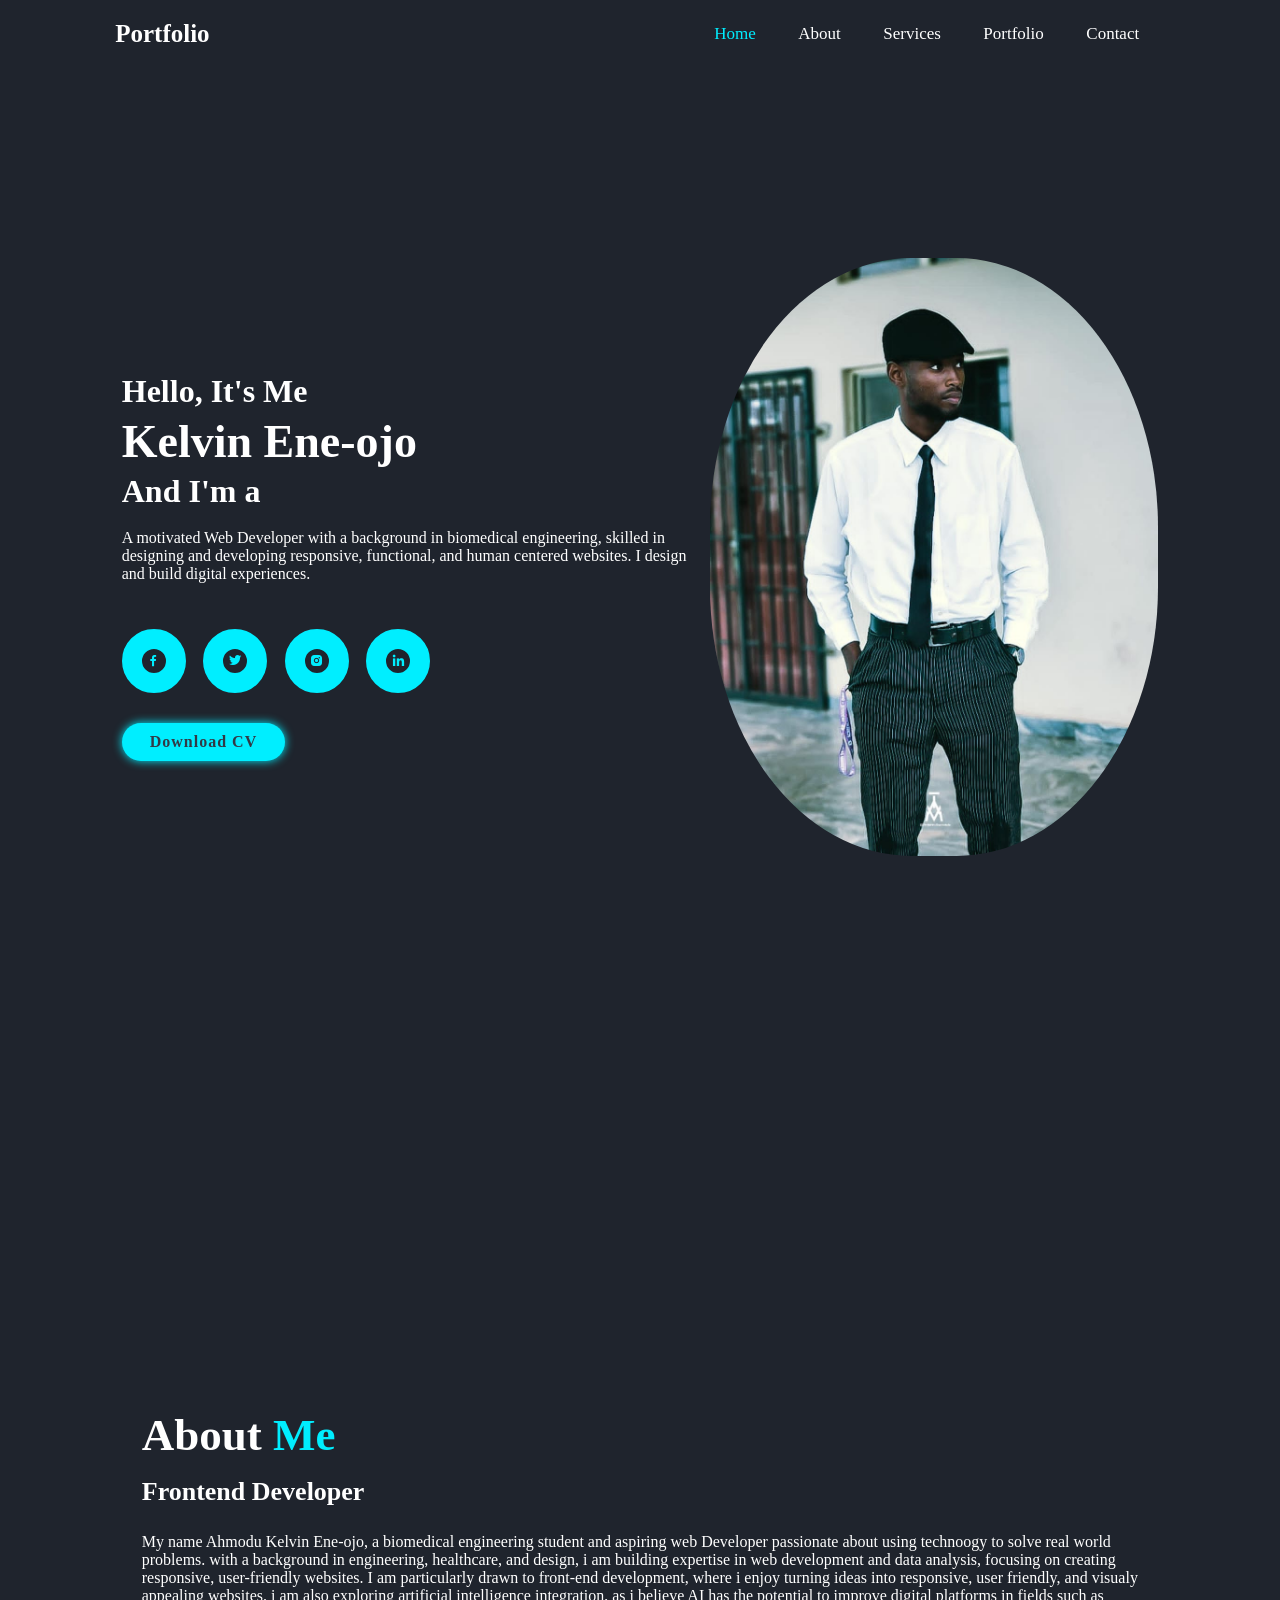
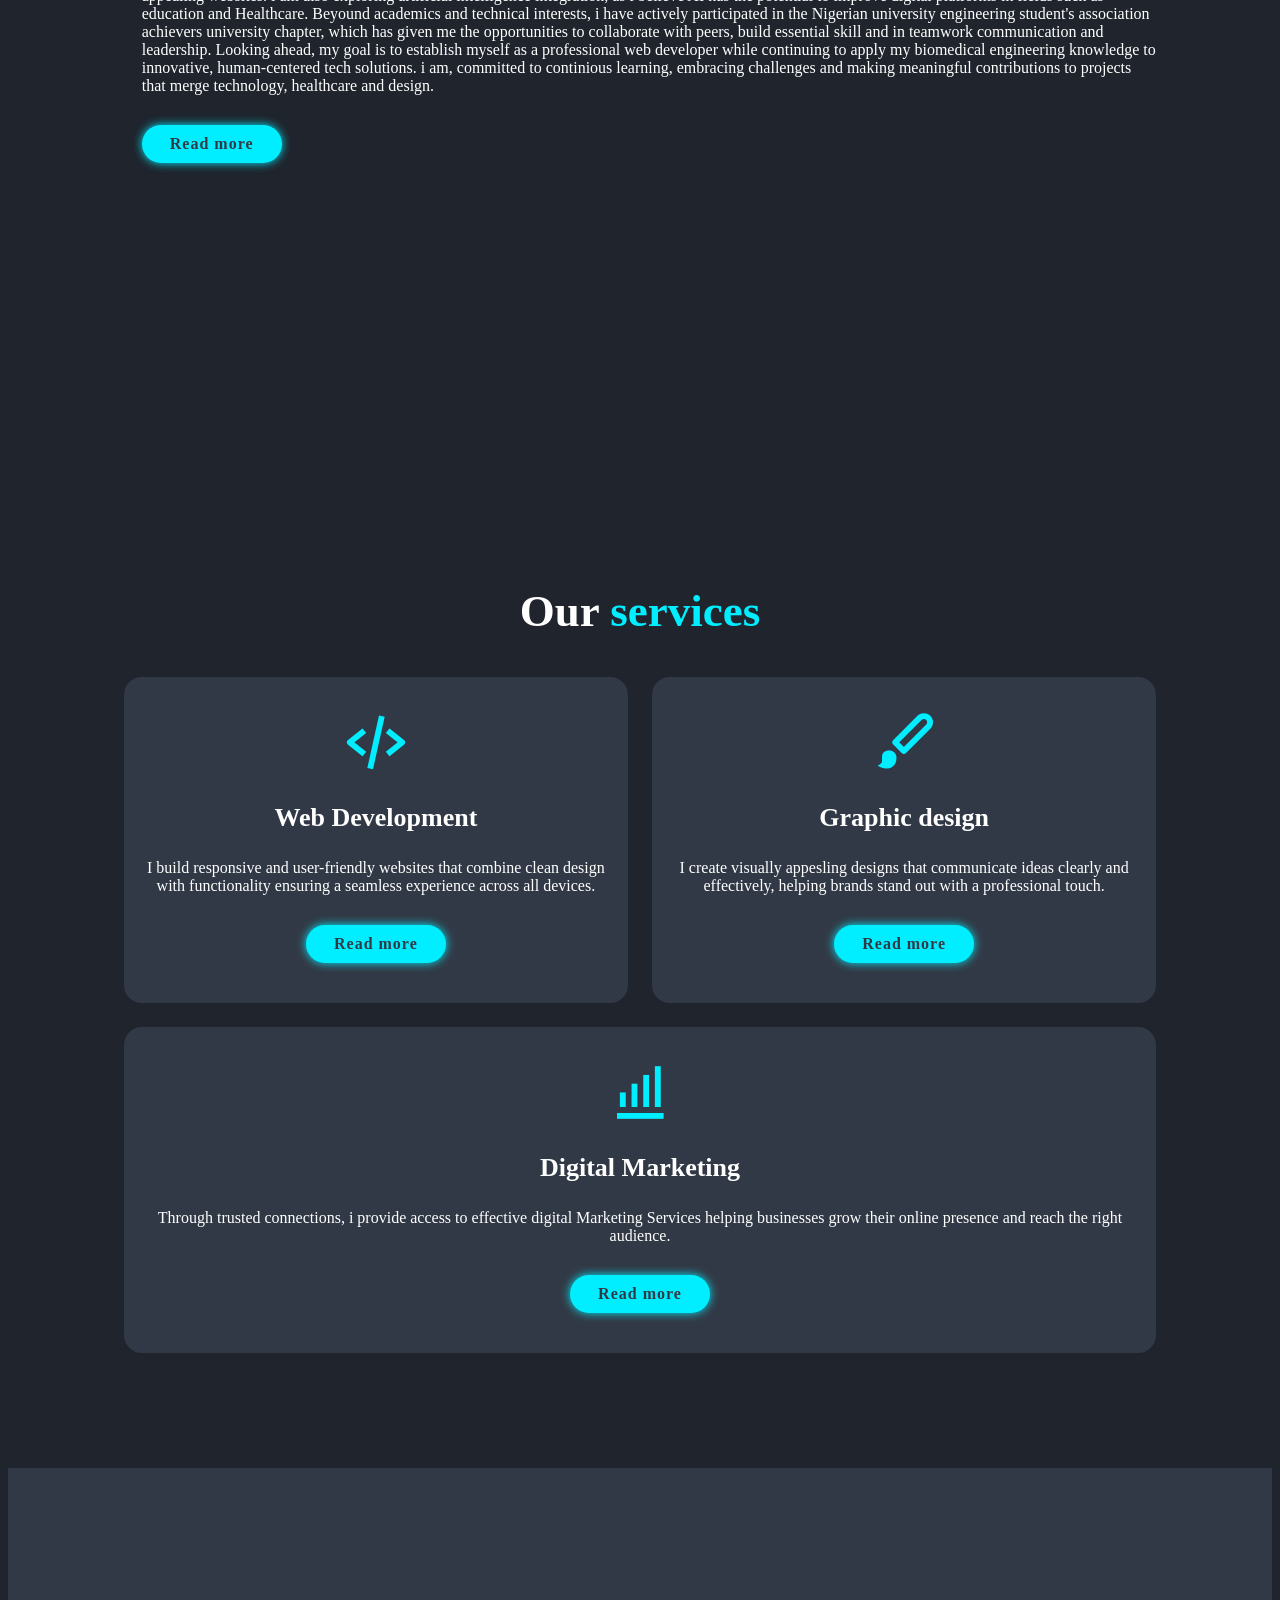
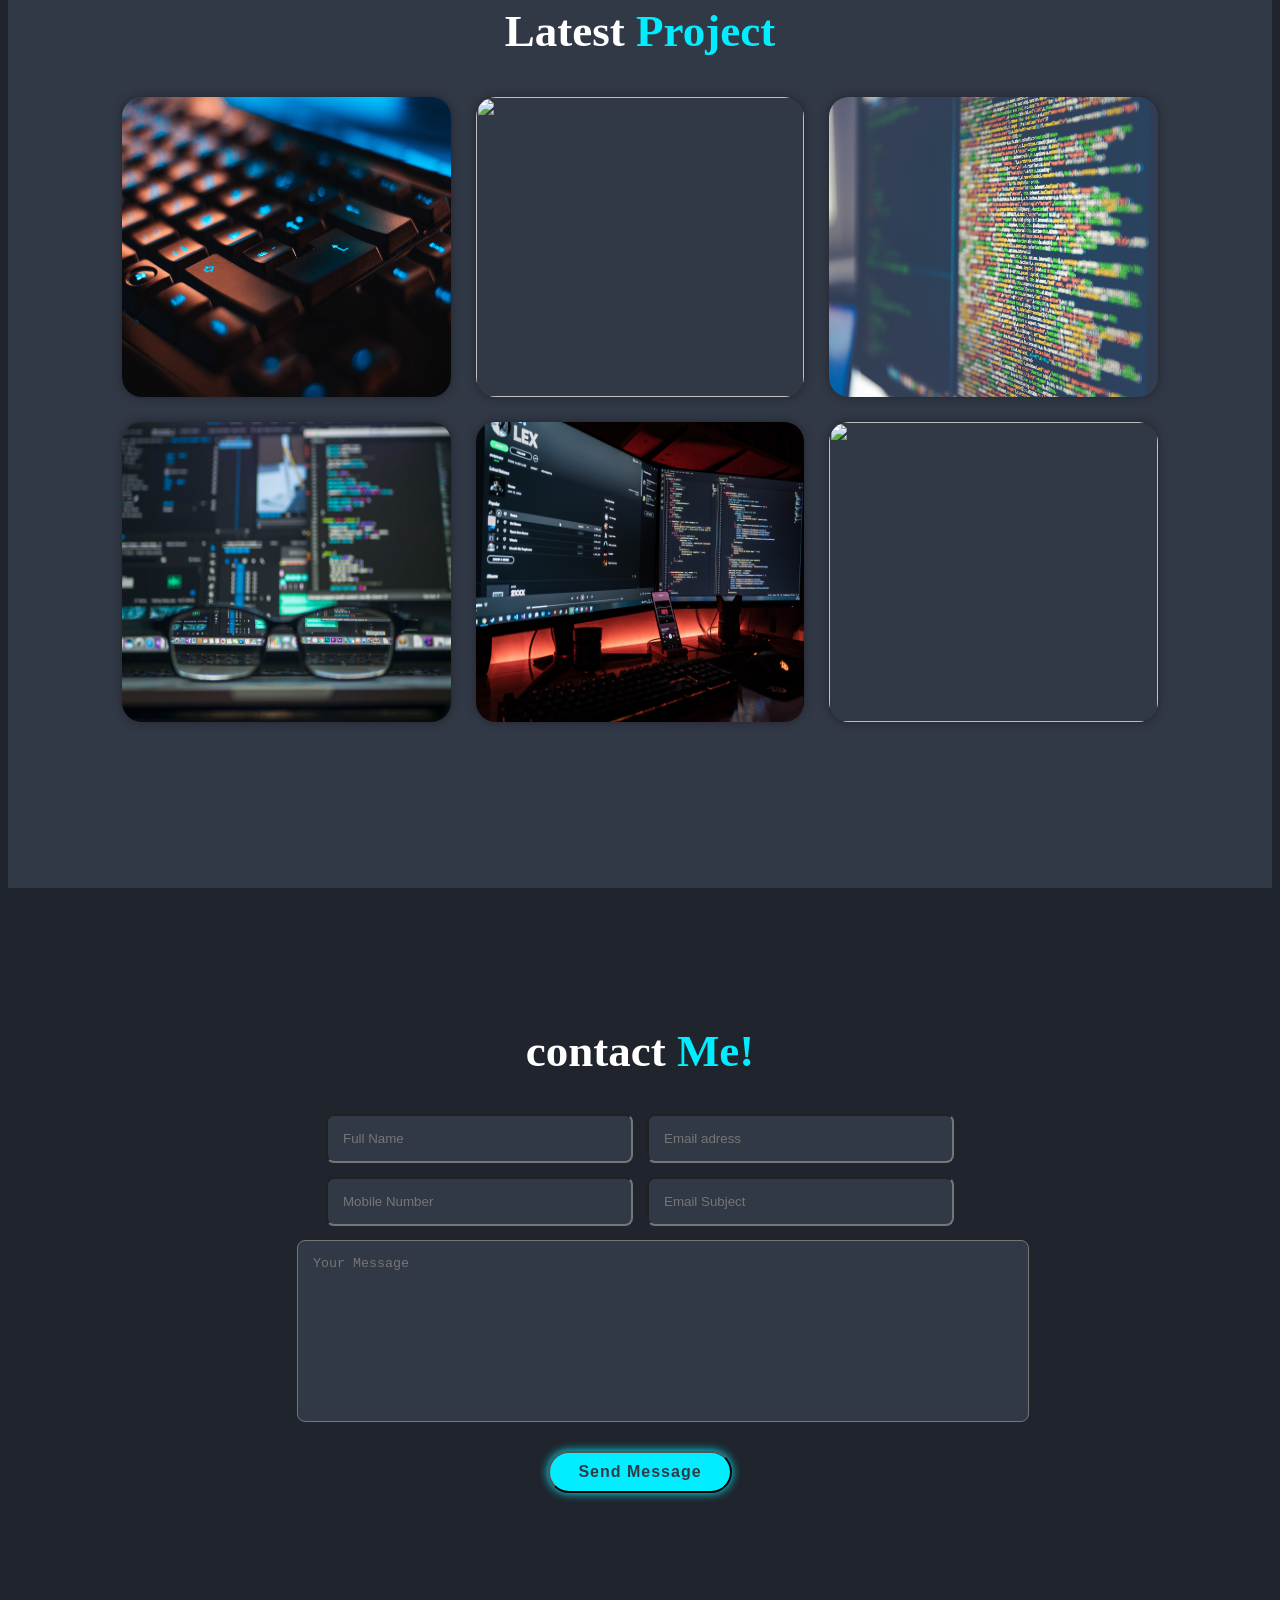
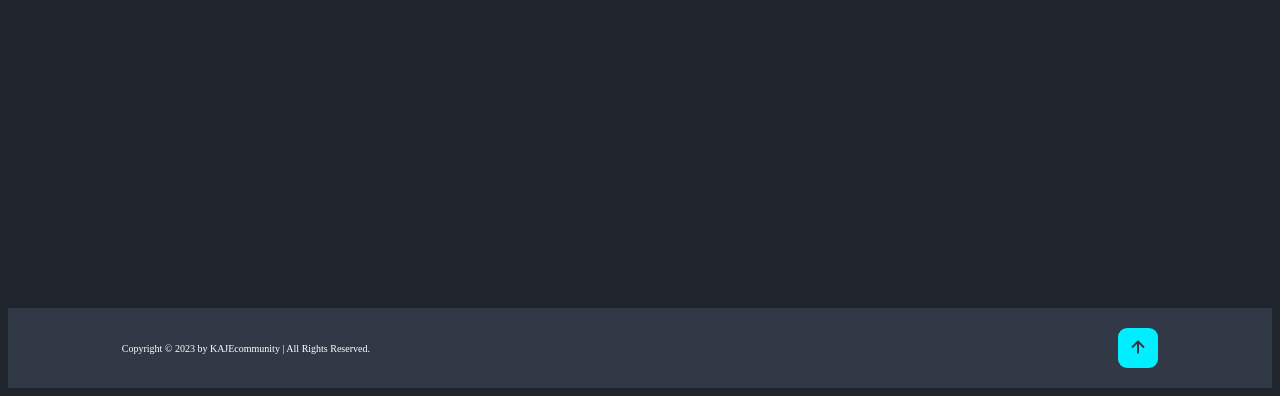
==== index.html @ c06d5d27 "Add files via upload" ====
<!DOCTYPE html>
<html lang="en">

<head>
    <meta charset="UTF-8">
    <meta http-equiv="X-UA-Compatible" content="IE=edge">
    <meta name="viewport" content="width=device-width, initial-scale=1.0">
    <title>Kelvin's portfolio</title>

    <!-- box icons -->
    <link href='https://unpkg.com/boxicons@2.1.4/css/boxicons.min.css' rel='stylesheet'>

    <!-- custom css -->
    <link rel="stylesheet" href="style.css">
</head>

<body>

    <!-- header design--> 
    <header class="header">
        <a href="#" class="logo">Portfolio</a>

        <i class='bx bx-menu' id="menu-icon"></i>

        <nav class="navbar">
            <a href="#home" class="active">Home</a>
            <a href="#about">About</a>
            <a href="#services">Services</a>
            <a href="#portfolio">Portfolio</a>
            <a href="#contact" id="ContactLink">Contact</a>
        </nav>
    </header>

    <!--home section design-->
    <section class="home" id="home">
        <div class="home-content">
            <h3>Hello, It's Me</h3>
            <h1>Kelvin Ene-ojo</h1>
            <h3>And I'm a  <span class="multiple-text"></span></h3>
            <p>A motivated Web Developer with a background in biomedical engineering, skilled in designing and developing responsive, functional, and human centered websites.
                I design and build digital experiences.</p>
            <div class="social-media">
                <a href="#"><i class='bx bxl-facebook' ></i></a>
                <a href="https://x.com/kelvinAhmodu?t=msxZ_wANCT_o27vYgzWfrA&s=09"><i class='bx bxl-twitter' ></i></a>
                <a href="#"><i class='bx bxl-instagram-alt' ></i></a>
                <a href="#"><i class='bx bxl-linkedin' ></i></a>
            </div>
            <a href="#" class="btn"> Download CV</a>
        </div> 

        <div class="home-img">
            <img src="images/home.jpg" alt="">
        </div>
    </section>

    <!-- about section design -->
    <section class="about" id="about">
        <div class="about-img">
            <img src="about.jpg" alt="">
        </div>

        <div class="about-content">
            <h2 class="heading">About <span>Me</span></h2>
            <h3>Frontend Developer</h3>
            <p>My name Ahmodu Kelvin Ene-ojo, a biomedical engineering student and aspiring web Developer
                passionate about using technoogy to solve real world problems. with a background in engineering, healthcare, and design,
                i am building expertise in web development and data analysis, focusing on creating responsive, user-friendly websites.
                I am particularly drawn to front-end development, where i enjoy turning ideas into responsive, user friendly, and visualy appealing websites.
                i am also exploring artificial intelligence integration, as i believe AI has the potential to improve digital platforms in fields such as
                education and Healthcare.
                Beyound academics and technical interests, i have actively participated in the Nigerian university engineering student's association 
                achievers university chapter, which has given me the opportunities to collaborate with peers, build essential skill and in teamwork
                communication and leadership.
                Looking ahead, my goal is to establish myself as a professional web developer while continuing to apply my biomedical engineering 
                knowledge to innovative, human-centered tech solutions. i am, committed to continious learning, embracing challenges and making meaningful
                contributions to projects that merge technology, healthcare and design.
            </p>
            <a href="#" class="btn">Read more</a>
        </div>
    </section>

    <!-- services section design -->
    <section src="services" id="services">
        <h2 class="heading">Our <span>services</span></h2>

        <div class="services-container">
            <div class="services-box">
                <i class='bx bx-code-alt'></i>
                <h3>Web Development</h3>
               <p>I build responsive and user-friendly websites that combine clean design with functionality
                ensuring a seamless experience across all devices.
               </p>
                <a href="#" class="btn">Read more</a> 
            </div>

            <div class="services-box">
                <i class='bx bxs-paint' ></i>
                <h3>Graphic design</h3>
               <p>I create visually appesling designs that communicate ideas clearly and effectively, 
                helping brands stand out with a professional touch.</p>
                <a href="#" class="btn">Read more</a> 
            </div>

            <div class="services-box">
                <i class='bx bx-bar-chart-alt'></i>
                <h3>Digital Marketing</h3>
               <p>Through trusted connections, i provide access to effective digital Marketing Services
                helping businesses grow their online presence and reach the right audience.
               </p>
                <a href="#" class="btn">Read more</a> 
            </div>
        </div>
    </section>

    <!--portfolio section design-->
    <section class="portfolio" id="portfolio">
        <h2 class="heading">Latest <span>Project</span></h2>

        <div class="portfolio-container">
            <div class="portfolio-box">
                <img src="images/portfolio 1.jpg" width="500px" height="300px" alt="">
                <div class="portfolio-layer">
                    <h4>Web design</h4>
                    <p> Project links coming soon! in the meantime, feel free to reach out for details.</p>
                    <a href="#"><i class='bx bx-link-external' ></i></a>
                </div>
            </div>

            <div class="portfolio-box">
                <img src="images/portfolio 6.jpg" width="500px" height="300px" alt="">
                <div class="portfolio-layer">
                    <h4>Graphics design</h4>
                    <p> Project links coming soon! in the meantime, feel free to reach out for details..</p>
                    <a href="#"><i class='bx bx-link-external' ></i></i></a>
                </div>
            </div>

            <div class="portfolio-box">
                <img src="images/portfolio 5.jpg" width="500px" height="300px" alt="">
                <div class="portfolio-layer">
                    <h4>Web design</h4>
                    <p> Project links coming soon! in the meantime, feel free to reach out for details.</p>
                    <a href="#"><i class='bx bx-link-external' ></i></a>
                </div>
            </div>

            <div class="portfolio-box">
                <img src="images/portfolio 4.jpg" width="500px" height="300px" alt="">
                <div class="portfolio-layer">
                    <h4>Web design</h4>
                    <p> Project links coming soon! in the meantime, feel free to reach out for details.</p>
                    <a href="#"><i class='bx bx-link-external'></i></a>
                </div>
            </div>

            <div class="portfolio-box">
                <img src="images/portfolio 3.jpg" width="500px" height="300px" alt="">
                <div class="portfolio-layer">
                    <h4>Web design</h4>
                    <p> Project links coming soon! in the meantime, feel free to reach out for details..</p>
                    <a href="#"><i class='bx bx-link-external'></i></a>
                </div>
            </div>

            <div class="portfolio-box">
                <img src="images/portfolio 2.jpg" width="500px" height="300px" alt="">
                <div class="portfolio-layer">
                    <h4>Web design</h4>
                    <p> Project links coming soon! in the meantime, feel free to reach out for details.</p>
                    <a href="#"><i class='bx bx-link-external'></i></a>
                </div>
            </div>
        </div>
    </section>

    <!--contact section design-->
    <section class="contact" id="contact">
        <h2 class="heading">contact <span>Me!</span></h2>

        <form action="https://formspree.io/f/mnnbrbag" method="POST">
            <div class="input-box">
                <input type="text" name="name" placeholder="Full Name" required>
                <input type="email" name="email" placeholder="Email adress" required>
            </div>
            <div class="input-box">
                <input type="number" name="number" placeholder="Mobile Number" required>
                <input type="text" name="message" placeholder="Email Subject" required>
            </div>
            <textarea name="" id="" cols="30" rows="10" name="message" placeholder="Your Message" required></textarea>
            <input type="submit" value="Send Message" class="btn">
        </form>
    </section>

    <!-- footer design-->
    <footer class="footer">
        <div class="footer-text">
            <p>Copyright &copy; 2023 by KAJEcommunity | All Rights Reserved.</p>
        </div>

        <div class="footer-iconTop">
            <a href="#home"><i class='bx bx-up-arrow-alt'></i></a>
        </div>       
    </footer>


    <!-- scroll reveal -->
    <script src="https://unpkg.com/scrollreveal"></script>

    <!-- typed.js library script -->
    <script src="https://cdn.jsdelivr.net/npm/typed.js@2.0.12"></script>

    <!-- custom js -->
    <script src="script.js"></script>
</body>

</html>
---- style.css ----
.body {
    margin: 0;
    padding: 0;
    box-sizing: border-box;
    text-decoration: none;
    border: none;
    outline: none;
    scroll-behavior: smooth;
    font-family: 'Poppins', sans-serif;
}

a {
    text-decoration: none;
}

:root {
    --bg-color: #1f242d;
    --second-bg-color: #323946;
    --text-color: #fff;
    --main-color: #0ef;
}

html {
    font-size: 62.5%;
    overflow-x: hidden;
}

body {
    background: var(--bg-color);
    color: var(--text-color);
}

section{
    min-height: 100vh;
    padding: 10rem 9% 2rem;
}

.header {
    position: fixed;
    top: 0;
    left: 0;
    width: 80%;
    padding: 2rem 9%;
    background: var(--bg-color);
    display: flex;
    justify-content: space-between;
    align-items: center;
    z-index: 100;
}

.header.sticky{
    border-bottom: .1rem solid rgba(0, 0, 0, .2);
}

.logo {
    font-size: 2.5rem;
    color: var(--text-color);
    font-weight: 600;
    cursor: default;
}

.navbar a {
    font-size: 1.7rem;
    color: var(--text-color);
    margin-left: 4rem;
    transition: .3s;
}

.navbar a:hover,
.navbar a.active {
    color: var(--main-color);
}

#menu-icon {
    font-size: 3.6rem;
    color: var(--text-color);
    display: none;
}

.home {
    display: flex;
    justify-content: center;
    align-items: center;
}

.home-img img {
    width: 35vw;
    animation: floatImage 4s ease-in-out infinite;
    border-radius: 45%;
}

@keyframes floatImage {
    0% {
        transform: translateY(0);
    }
    50% {
        transform: translateY(-2.4rem);
    }
    100% {
        transform: translateY(0);
    }
}

.home-content h3{
    font-size: 3.2rem;
    font-weight: 700;
    line-height: 0.3;
}

.home-content h3:nth-last-of-type(2) {
    margin-bottom: 2rem;
}

span {
    color: var(--main-color);
}

.home-content h1{
    font-size: 4.6rem;
    font-weight: 700;
    line-height: 0.3;
}

.home-content p {
    font-size: 1.6rem;
}

.social-media a {
    display: inline-flex;
    justify-content: center;
    align-items: center;
    width: 2.4rem;
    height: 2.4rem;
    background: transparent;
    border: 2rem solid var(--main-color);
    border-radius: 50%;
    font-size: 1.5rem;
    color: var(--main-color);
    margin: 3rem 1.5rem 3rem 0;
    transition: .5s ease;
}

.social-media a:hover {
    background: var(--main-color);
    color: var(--second-bg-color);
    box-shadow: 0 0 1rem var(--main-color);
}

.btn {
    display: inline-block;
    padding: 1rem 2.8rem;
    background: var(--main-color);
    border-radius: 4rem;
    box-shadow: 0 0 1rem var(--main-color);
    font-size: 1.6rem;
    color: var(--second-bg-color);
    letter-spacing: 0.1rem;
    font-weight: 600;
    transition: .5s ease;
}

.btn:hover {
    box-shadow: none;
}

.about {
    display: flex;
    justify-content: center;
    align-items: center;
    gap: 2rem;
    background-image: var(--second-bg-color);
}

.about-img img {
    width: 35vw;
}    


.heading {
    text-align: center;
    font-size: 4.5rem;
}

.about-content h2 {
    text-align: left;
    line-height: 0.2;
}

.about-content h3 {
    font-size: 2.6rem;
}

.about-content p {
    font-size: 1.6rem;
    margin: 2rem 0 3rem;
}

.services h2 {
    margin-bottom: 5rem;
}

.services-container {
    display: flex;
    justify-content: center;
    align-items: center;
    flex-wrap: wrap;
    gap: 2rem;
}

.services-container .services-box {
    flex: 1 1 30rem;
    background: var(--second-bg-color);
    padding: 3rem 2rem 4rem;
    border-radius: 2rem;
    text-align: center;
    border: .2rem solid var(--bg-color);
    transition: .5s ease;
}

.services-container .services-box:hover {
    border-color: var(--main-color);
    transform: scale(1.02);
}

.services-box i {
    font-size: 7rem;
    color: var(--main-color)
}

.services-box h3 {
    font-size: 2.6rem;
}

.services-box p {
    font-size: 1.6rem;
    margin: 1rem 0 3rem;
}

.portfolio {
    background: var(--second-bg-color);
}

.portfolio h2 {
    margin-bottom: 4rem;
}

.portfolio-container {
    display: grid;
    grid-template-columns: repeat(3, 1fr);
    align-items: center;
    gap: 2.5rem;
}

.portfolio-container .portfolio-box {
    position: relative;
    border-radius: 2rem;
    box-shadow: 0 0 1rem var(--bg-color);
    overflow: hidden;
    display: flex;
}

.portfolio-box img {
    width: 100%;
    transition: .5sease;
}

.portfolio-box:hover img {
    transform: scale(1.1);
}

.portfolio-box .portfolio-layer {
    position: absolute;
    bottom: 0;
    left: 0;
    width: 100%;
    height: 100%;
    background: linear-gradient(rgba(0, 0, 0, .1), var(--main-color));
    display:flex;
    justify-content: center;
    align-items: center;
    flex-direction: column;
    padding: 0.4rem;
    transform: translateY(100%);
    transition: .5s ease;
}

.portfolio-box:hover .portfolio-layer {
    transform: translateY(0);
}

.portfolio-layer h4 {
    font-size: 3rem;
}

.portfolio-layer p {
    font-size: 1.6rem;
    margin: .3rem 0 1rem;
}

.portfolio-layer a {
    display: inline-flex;
    justify-content: center;
    align-items: center;
    width: 5rem;
    height: 5rem;
    background: var(--text-color);
    border-radius: 50%;
}

.portfolio-layer a i{
    font-size: 2rem;
    color: var(--second-bg-color);
}

.contact h2 {
    margin-bottom: 3rem;
}

.contact form {
    max-width: 70rem;
    margin: 1rem auto;
    text-align: center;
    margin-bottom: 3rem;
}

.contact form .input-box {
    display: flex;
    justify-content: center;
    flex-wrap: wrap;
}

.contact form .input-box input,
.contact form textarea {
    width: 100%;
    padding: 1.5rem;
    font-size: 1-6rem;
    color: var(--text-color);
    background: var(--second-bg-color);
    border-radius: .8rem;
    margin: .7rem;
}

.contact form .input-box input {
    width: 39%;
}

.contact form textarea {
    resize: none;
}

.contact form .btn {
    margin-top: 2rem;
    cursor: pointer;
}

.footer {
    display: flex;
    justify-content: space-between;
    align-items: center;
    flex-wrap: wrap;
    padding: 2rem 9%;
    background: var(--second-bg-color);
}

.footer-text p {
    font-size: 1-6rem;
}

.footer-iconTop a {
    display: inline-flex;
    justify-content: center;
    align-items: center;
    padding: .8rem;
    background: var(--main-color);
    border-radius: .9rem;
    transition: .5s ease;
}

.footer-iconTop a:hover {
    box-shadow: 0 0 1rem var(--main-color);
}

.footer-iconTop a i {
    font-size: 2.4rem;
    color: var(--second-bg-color);
}


/* BREAKPOINTS */
@media (max-width: 1200px) {
    html {
        font-size: 55%;
    }
}

@media (max-width: 991px) {
    .header {
        padding: 2rem 3%;
    }

    section {
        padding: 10rem 3% 2rem;
    }

    .services {
        padding-bottom: 7rem;
    }

    .portfolio {
        padding-bottom: 7rem;
    }

    .contact {
        min-height: auto;
    }

    .footer {
        padding: 2rem 3%;
    }
}

@media (max-width: 768px) {
    #menu-icon {
        display: block;
    }

    .navbar {
        position: absolute;
        top: 100%;
        left: 0;
        width:100%;
        padding: 1rem 3%;
        background: var(--bg-color);
        border-top: .1rem solid rgba(0, 0, 0, .2);
        box-shadow: 0 .5rem 1rem rgba(0, 0, 0, .2);
        display: none;
    }

    .navbar.active {
        display: block;
    }

    .navbar a {
        display: block;
        font-size: 2rem;
        margin: 3rem 0;
    }

    .home {
        flex-direction: column;
    }

    .home-content h3 {
        font-size: 2.6rem;
    }

    .home-content h1 {
        font-size: 5rem;
    }

    .home-img img {
        width: 70vw;
        margin-top: 4rem;
        max-width: 400px;
        height: auto;
    }

    .about {
        flex-direction: column-reverse;
    }

    .about img {
        width: 70vw;
        margin-top: 4rem;
    }

    .services h2 {
        margin-bottom: 3rem;
    }

    .portfolio h2 {
        margin-bottom: 3rem;
    }

    .portfolio-container {
        grid-template-columns: repeat(2,1fr);
    }
}

@media (max-width: 617px) {
    .portfolio-container {
        grid-template-columns: 1fr;
    }
}

@media (max-width: 450px) {
    html {
        font-size: 50%;
    }
    
    .contact form .input-box input {
        width: 100%;
    }
}

@media (max-width: 365px) {
    .home-img img {
        width: 90vw;
    }

    .about-img img{
        width: 90vw;
    }

    .footer {
        flex-direction: column-reverse;
    }

    .footer p {
        text-align: center;
        margin-top: 2rem;
    }
}
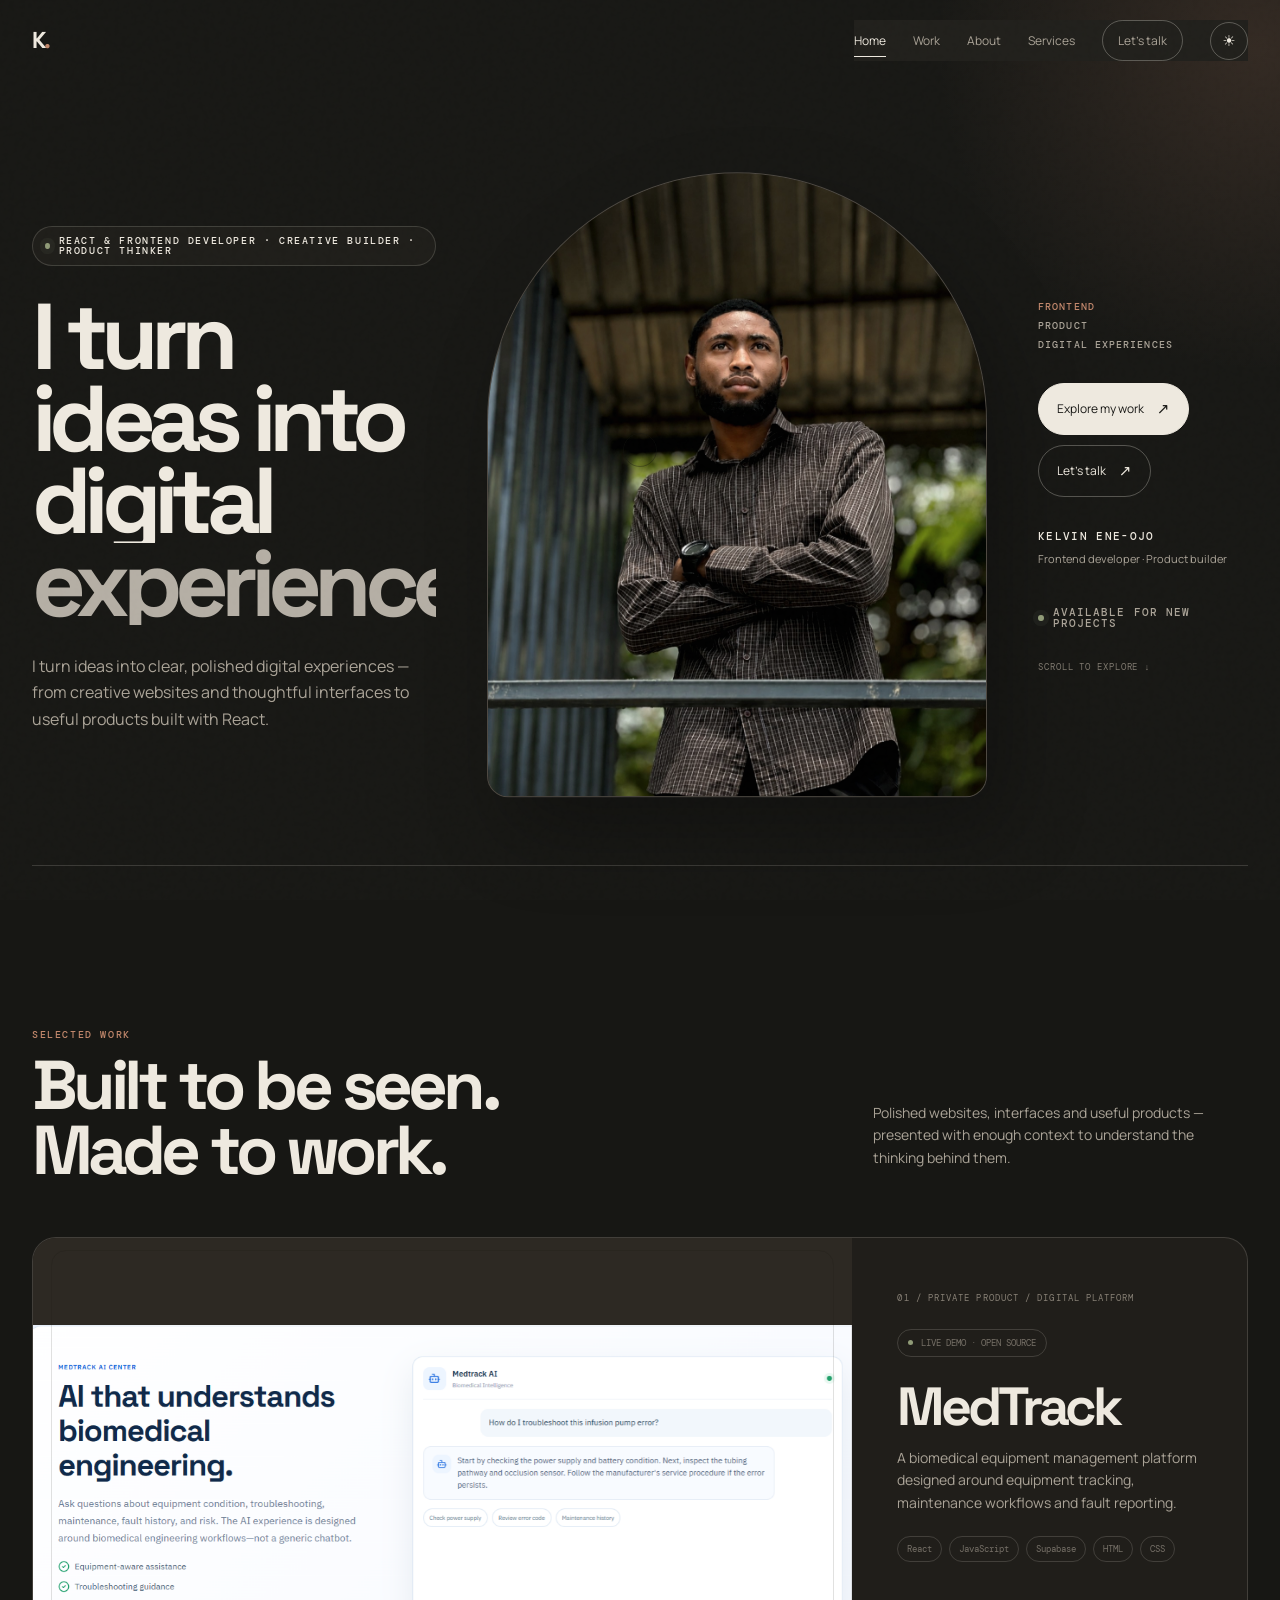
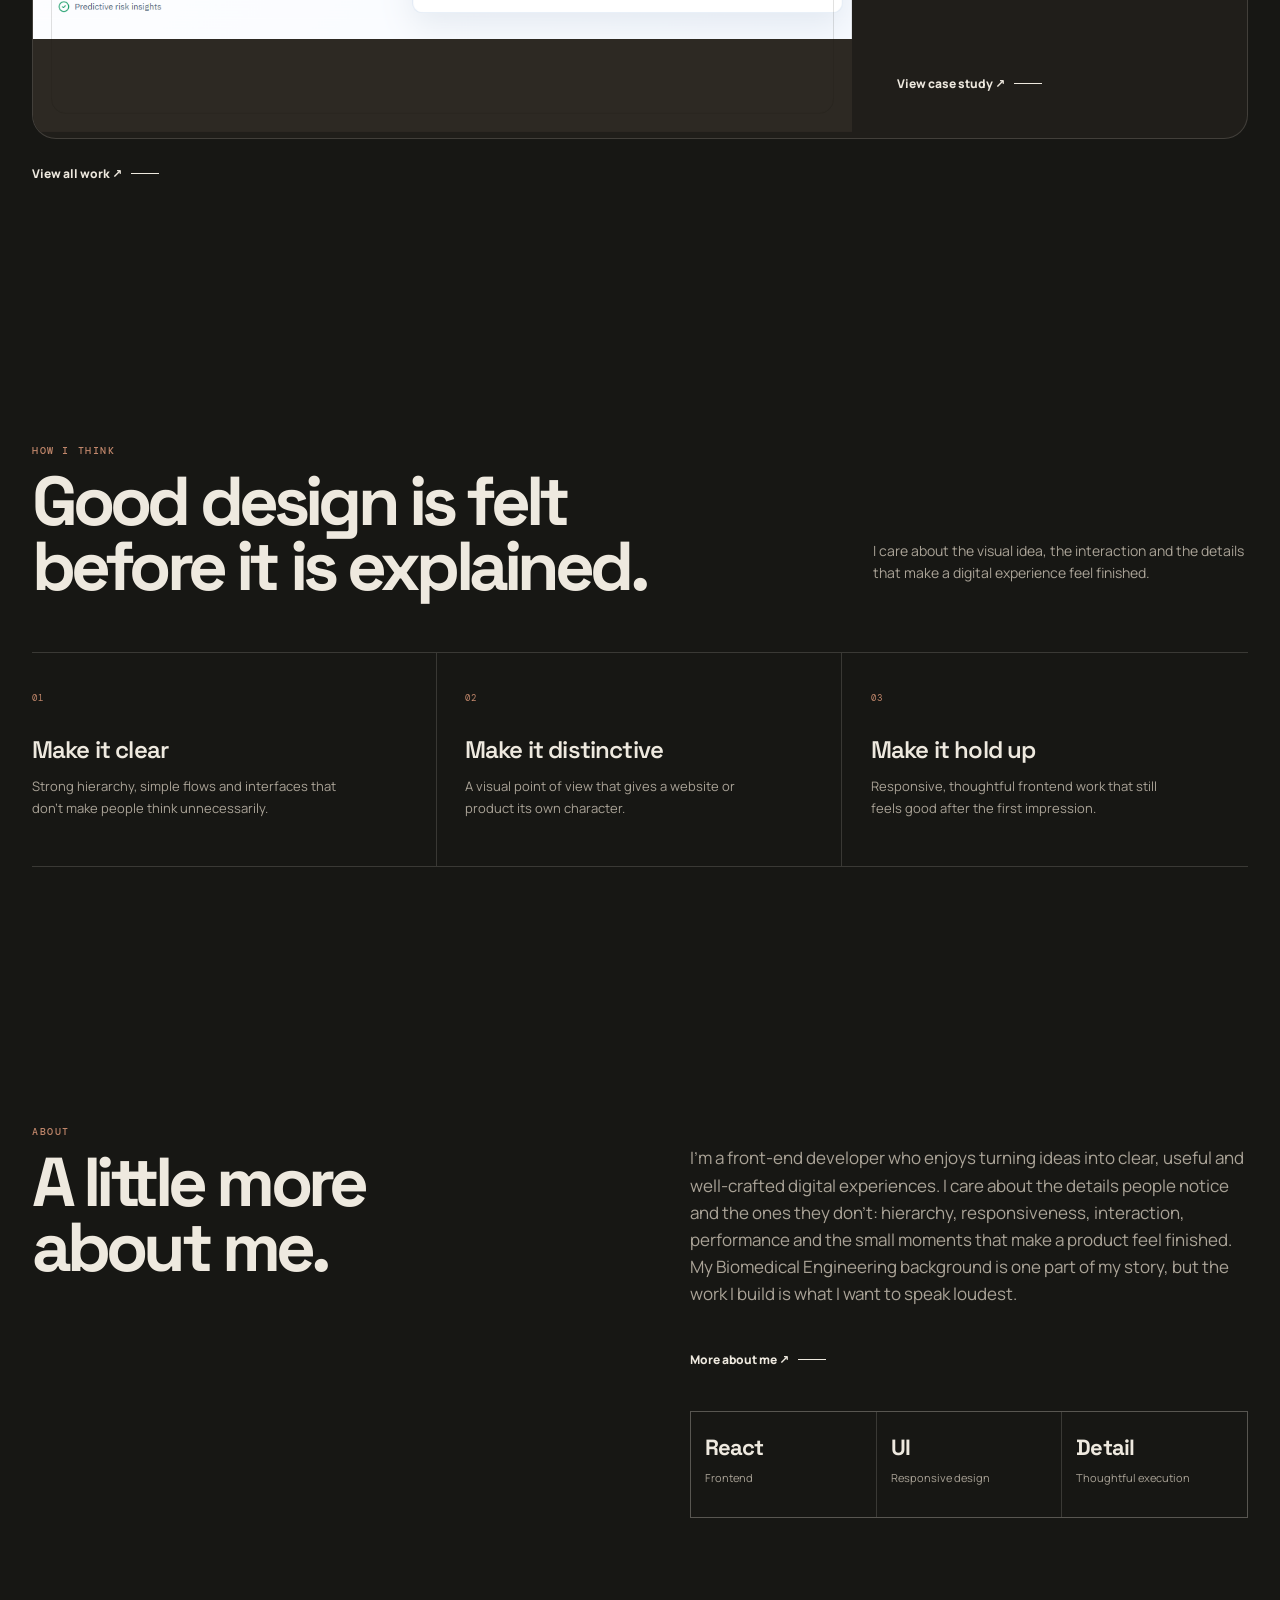
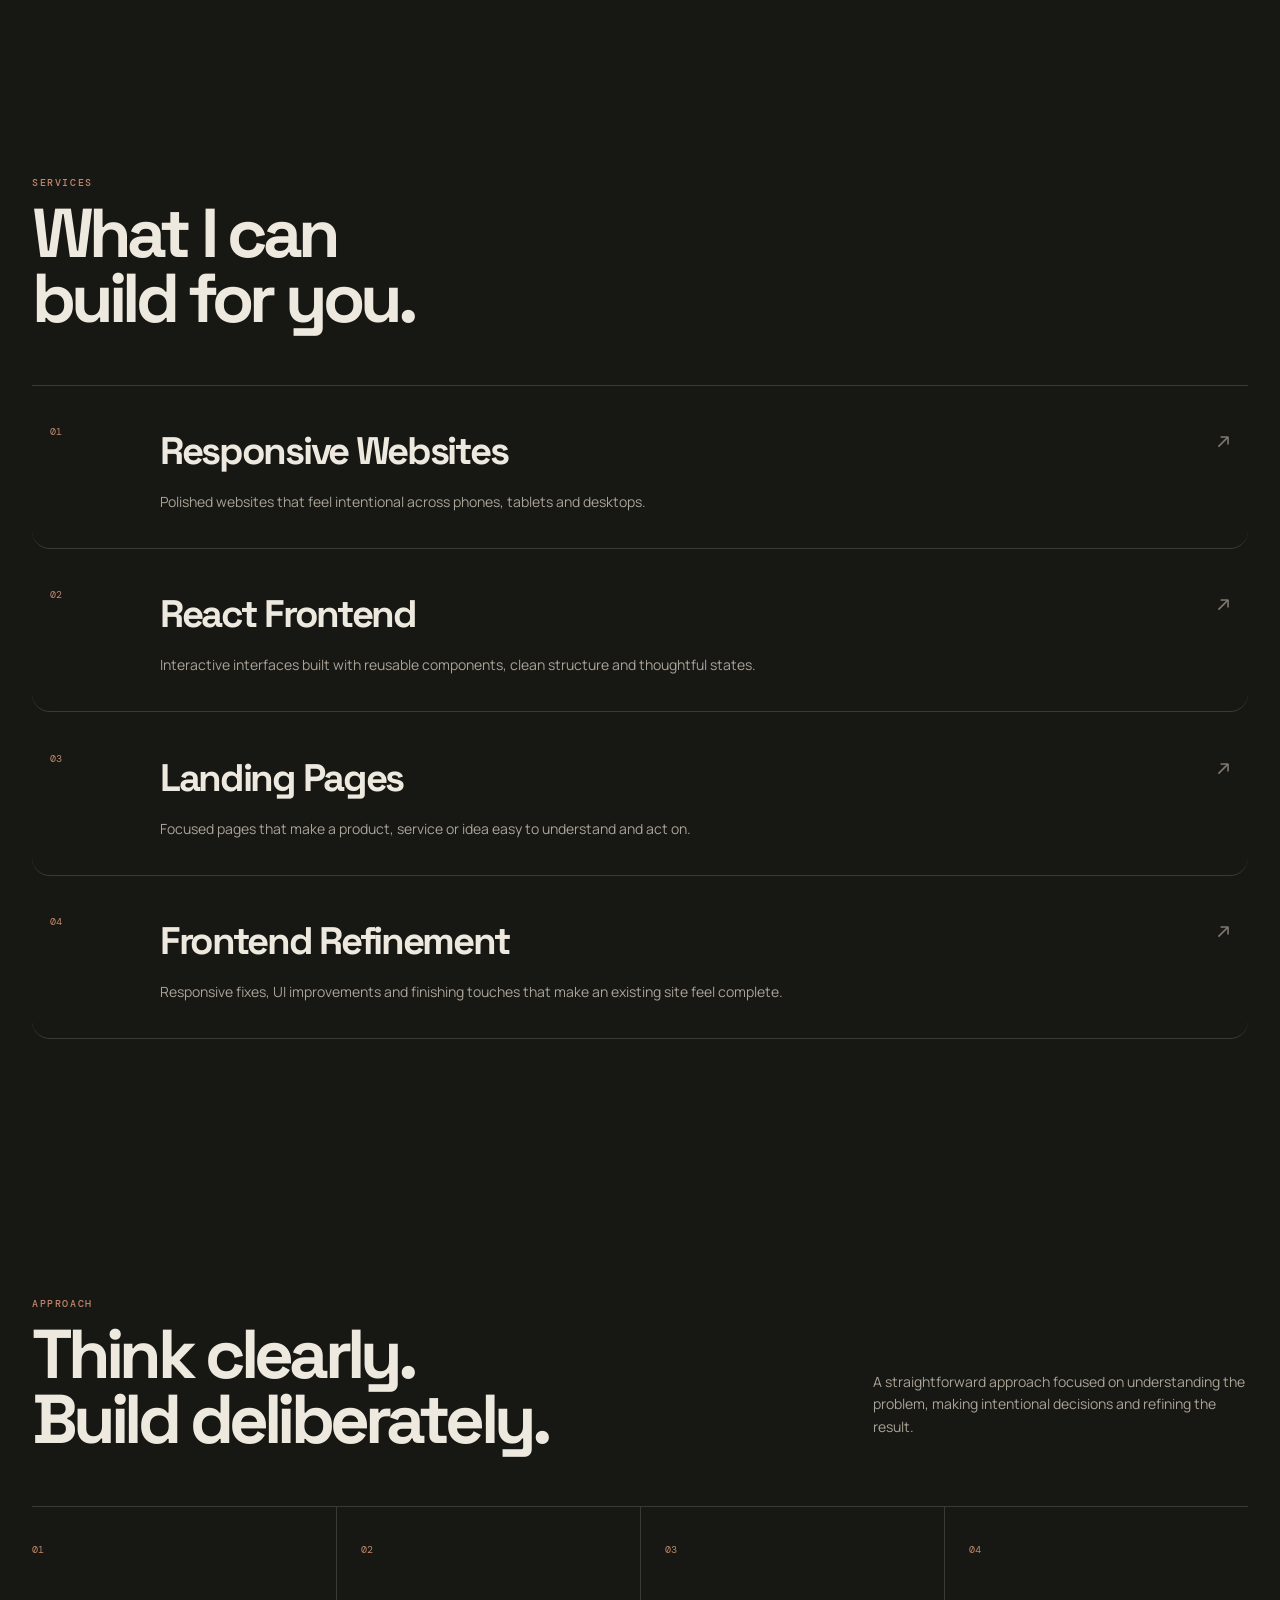
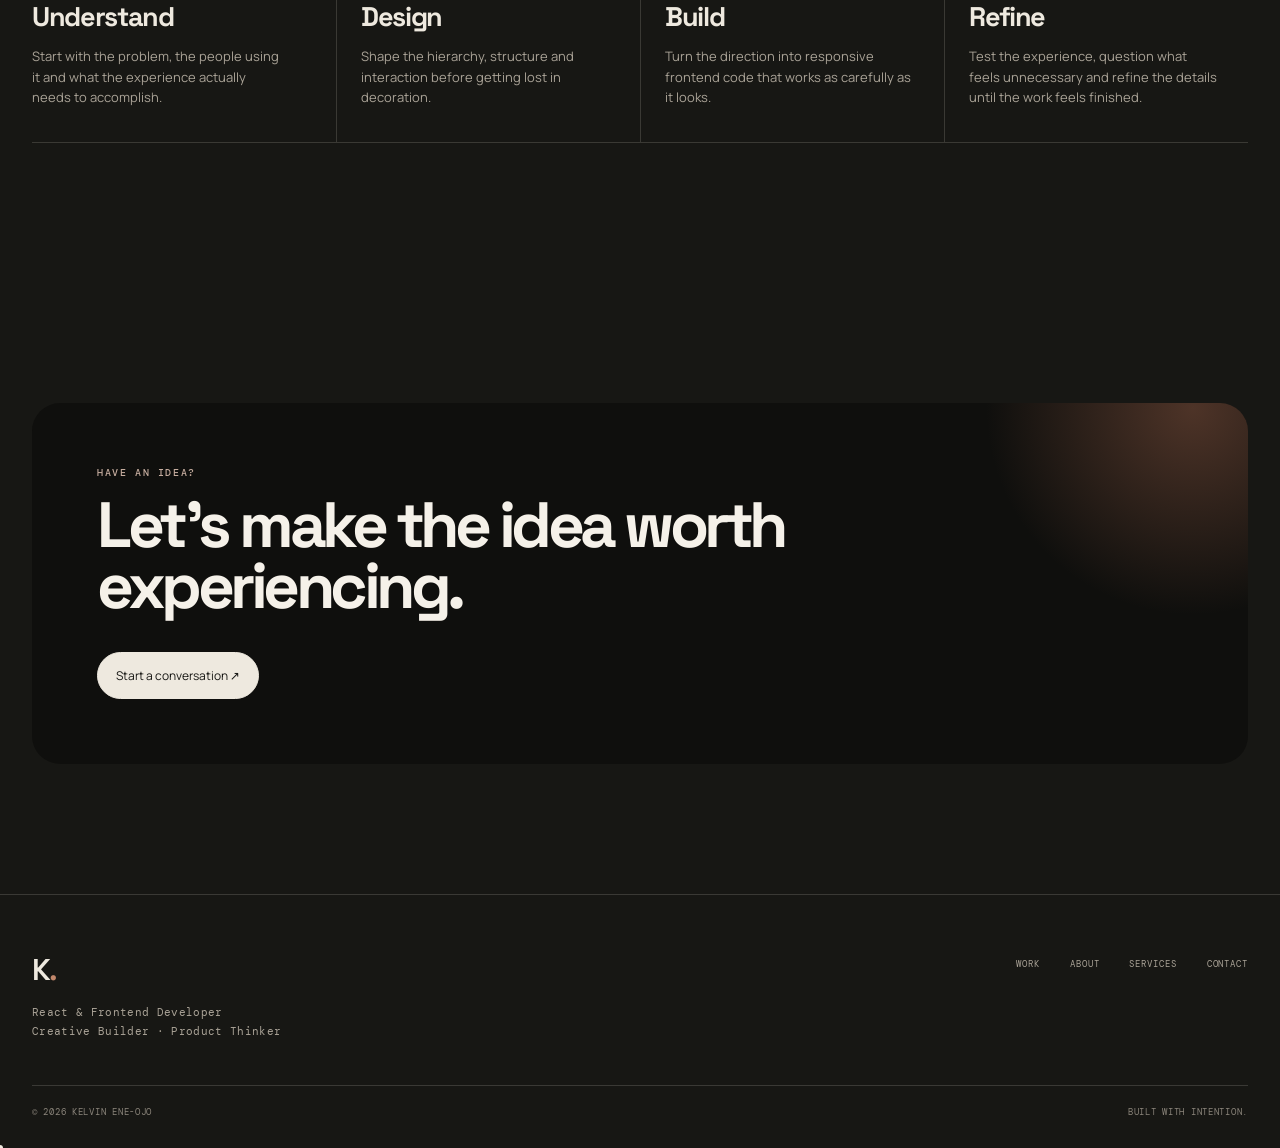
==== commit f82b192b: "Update portfolio to version 2" ====
--- a/index.html
+++ b/index.html
@@ -1,216 +1,62 @@
-<!DOCTYPE html>
-<html lang="en">
-
-<head>
-    <meta charset="UTF-8">
-    <meta http-equiv="X-UA-Compatible" content="IE=edge">
-    <meta name="viewport" content="width=device-width, initial-scale=1.0">
-    <title>Kelvin's portfolio</title>
-
-    <!-- box icons -->
-    <link href='https://unpkg.com/boxicons@2.1.4/css/boxicons.min.css' rel='stylesheet'>
-
-    <!-- custom css -->
-    <link rel="stylesheet" href="style.css">
-</head>
-
-<body>
-
-    <!-- header design--> 
-    <header class="header">
-        <a href="#" class="logo">Portfolio</a>
-
-        <i class='bx bx-menu' id="menu-icon"></i>
-
-        <nav class="navbar">
-            <a href="#home" class="active">Home</a>
-            <a href="#about">About</a>
-            <a href="#services">Services</a>
-            <a href="#portfolio">Portfolio</a>
-            <a href="#contact" id="ContactLink">Contact</a>
-        </nav>
-    </header>
-
-    <!--home section design-->
-    <section class="home" id="home">
-        <div class="home-content">
-            <h3>Hello, It's Me</h3>
-            <h1>Kelvin Ene-ojo</h1>
-            <h3>And I'm a  <span class="multiple-text"></span></h3>
-            <p>A motivated Web Developer with a background in biomedical engineering, skilled in designing and developing responsive, functional, and human centered websites.
-                I design and build digital experiences.</p>
-            <div class="social-media">
-                <a href="#"><i class='bx bxl-facebook' ></i></a>
-                <a href="https://x.com/kelvinAhmodu?t=msxZ_wANCT_o27vYgzWfrA&s=09"><i class='bx bxl-twitter' ></i></a>
-                <a href="#"><i class='bx bxl-instagram-alt' ></i></a>
-                <a href="#"><i class='bx bxl-linkedin' ></i></a>
-            </div>
-            <a href="#" class="btn"> Download CV</a>
-        </div> 
-
-        <div class="home-img">
-            <img src="images/home.jpg" alt="">
-        </div>
-    </section>
-
-    <!-- about section design -->
-    <section class="about" id="about">
-        <div class="about-img">
-            <img src="about.jpg" alt="">
-        </div>
-
-        <div class="about-content">
-            <h2 class="heading">About <span>Me</span></h2>
-            <h3>Frontend Developer</h3>
-            <p>My name Ahmodu Kelvin Ene-ojo, a biomedical engineering student and aspiring web Developer
-                passionate about using technoogy to solve real world problems. with a background in engineering, healthcare, and design,
-                i am building expertise in web development and data analysis, focusing on creating responsive, user-friendly websites.
-                I am particularly drawn to front-end development, where i enjoy turning ideas into responsive, user friendly, and visualy appealing websites.
-                i am also exploring artificial intelligence integration, as i believe AI has the potential to improve digital platforms in fields such as
-                education and Healthcare.
-                Beyound academics and technical interests, i have actively participated in the Nigerian university engineering student's association 
-                achievers university chapter, which has given me the opportunities to collaborate with peers, build essential skill and in teamwork
-                communication and leadership.
-                Looking ahead, my goal is to establish myself as a professional web developer while continuing to apply my biomedical engineering 
-                knowledge to innovative, human-centered tech solutions. i am, committed to continious learning, embracing challenges and making meaningful
-                contributions to projects that merge technology, healthcare and design.
-            </p>
-            <a href="#" class="btn">Read more</a>
-        </div>
-    </section>
-
-    <!-- services section design -->
-    <section src="services" id="services">
-        <h2 class="heading">Our <span>services</span></h2>
-
-        <div class="services-container">
-            <div class="services-box">
-                <i class='bx bx-code-alt'></i>
-                <h3>Web Development</h3>
-               <p>I build responsive and user-friendly websites that combine clean design with functionality
-                ensuring a seamless experience across all devices.
-               </p>
-                <a href="#" class="btn">Read more</a> 
-            </div>
-
-            <div class="services-box">
-                <i class='bx bxs-paint' ></i>
-                <h3>Graphic design</h3>
-               <p>I create visually appesling designs that communicate ideas clearly and effectively, 
-                helping brands stand out with a professional touch.</p>
-                <a href="#" class="btn">Read more</a> 
-            </div>
-
-            <div class="services-box">
-                <i class='bx bx-bar-chart-alt'></i>
-                <h3>Digital Marketing</h3>
-               <p>Through trusted connections, i provide access to effective digital Marketing Services
-                helping businesses grow their online presence and reach the right audience.
-               </p>
-                <a href="#" class="btn">Read more</a> 
-            </div>
-        </div>
-    </section>
-
-    <!--portfolio section design-->
-    <section class="portfolio" id="portfolio">
-        <h2 class="heading">Latest <span>Project</span></h2>
-
-        <div class="portfolio-container">
-            <div class="portfolio-box">
-                <img src="images/portfolio 1.jpg" width="500px" height="300px" alt="">
-                <div class="portfolio-layer">
-                    <h4>Web design</h4>
-                    <p> Project links coming soon! in the meantime, feel free to reach out for details.</p>
-                    <a href="#"><i class='bx bx-link-external' ></i></a>
-                </div>
-            </div>
-
-            <div class="portfolio-box">
-                <img src="images/portfolio 6.jpg" width="500px" height="300px" alt="">
-                <div class="portfolio-layer">
-                    <h4>Graphics design</h4>
-                    <p> Project links coming soon! in the meantime, feel free to reach out for details..</p>
-                    <a href="#"><i class='bx bx-link-external' ></i></i></a>
-                </div>
-            </div>
-
-            <div class="portfolio-box">
-                <img src="images/portfolio 5.jpg" width="500px" height="300px" alt="">
-                <div class="portfolio-layer">
-                    <h4>Web design</h4>
-                    <p> Project links coming soon! in the meantime, feel free to reach out for details.</p>
-                    <a href="#"><i class='bx bx-link-external' ></i></a>
-                </div>
-            </div>
-
-            <div class="portfolio-box">
-                <img src="images/portfolio 4.jpg" width="500px" height="300px" alt="">
-                <div class="portfolio-layer">
-                    <h4>Web design</h4>
-                    <p> Project links coming soon! in the meantime, feel free to reach out for details.</p>
-                    <a href="#"><i class='bx bx-link-external'></i></a>
-                </div>
-            </div>
-
-            <div class="portfolio-box">
-                <img src="images/portfolio 3.jpg" width="500px" height="300px" alt="">
-                <div class="portfolio-layer">
-                    <h4>Web design</h4>
-                    <p> Project links coming soon! in the meantime, feel free to reach out for details..</p>
-                    <a href="#"><i class='bx bx-link-external'></i></a>
-                </div>
-            </div>
-
-            <div class="portfolio-box">
-                <img src="images/portfolio 2.jpg" width="500px" height="300px" alt="">
-                <div class="portfolio-layer">
-                    <h4>Web design</h4>
-                    <p> Project links coming soon! in the meantime, feel free to reach out for details.</p>
-                    <a href="#"><i class='bx bx-link-external'></i></a>
-                </div>
-            </div>
-        </div>
-    </section>
-
-    <!--contact section design-->
-    <section class="contact" id="contact">
-        <h2 class="heading">contact <span>Me!</span></h2>
-
-        <form action="https://formspree.io/f/mnnbrbag" method="POST">
-            <div class="input-box">
-                <input type="text" name="name" placeholder="Full Name" required>
-                <input type="email" name="email" placeholder="Email adress" required>
-            </div>
-            <div class="input-box">
-                <input type="number" name="number" placeholder="Mobile Number" required>
-                <input type="text" name="message" placeholder="Email Subject" required>
-            </div>
-            <textarea name="" id="" cols="30" rows="10" name="message" placeholder="Your Message" required></textarea>
-            <input type="submit" value="Send Message" class="btn">
-        </form>
-    </section>
-
-    <!-- footer design-->
-    <footer class="footer">
-        <div class="footer-text">
-            <p>Copyright &copy; 2023 by KAJEcommunity | All Rights Reserved.</p>
-        </div>
-
-        <div class="footer-iconTop">
-            <a href="#home"><i class='bx bx-up-arrow-alt'></i></a>
-        </div>       
-    </footer>
-
-
-    <!-- scroll reveal -->
-    <script src="https://unpkg.com/scrollreveal"></script>
-
-    <!-- typed.js library script -->
-    <script src="https://cdn.jsdelivr.net/npm/typed.js@2.0.12"></script>
-
-    <!-- custom js -->
-    <script src="script.js"></script>
-</body>
-
-</html>+<!doctype html>
+<html lang="en"><head>
+<meta charset="utf-8"><meta name="theme-color" content="#eee9df"><meta name="viewport" content="width=device-width,initial-scale=1">
+<title>Home — Kelvin Ene-ojo</title><meta name="description" content="Kelvin Ene-ojo — React and Front-End Developer.">
+<link rel="stylesheet" href="./css/style.css?v=9">
+<script>(function(){try{const t=localStorage.getItem('kelvinTheme')||'dark';document.documentElement.dataset.theme=t}catch(e){}})();</script></head><div id="page-transition"></div><body data-page="home">
+<div id="preloader" class="preloader"><span class="preloader-text">K.</span></div>
+<div id="site-nav"></div><main>
+<section class="hero container">
+  <div class="hero-copy">
+    <div class="hero-kicker"><span class="status-dot"></span><span id="hero-role"></span></div>
+    <h1 class="display"><span class="kinetic-mask"><span class="kinetic-line">I turn ideas into</span></span><span class="kinetic-mask"><span class="kinetic-line">digital</span></span><span class="kinetic-mask"><em class="kinetic-line">experiences.</em></span></h1>
+    <p class="lead" id="hero-bio"></p>
+  </div>
+  <div class="hero-photo" data-parallax="0.08">
+    <div class="photo-frame"><img id="hero-photo" src="./assets/profile.png" alt="Kelvin Ene-ojo"></div>
+    
+  </div>
+  <div class="hero-side">
+    <div class="hero-side-meta"><span>Frontend</span><span>Product</span><span>Digital experiences</span></div>
+    <div class="hero-actions"><a class="button primary magnetic" href="work.html">Explore my work <span>↗</span></a><a class="button magnetic" href="contact.html">Let's talk <span>↗</span></a></div>
+    <div class="hero-proof"><strong>Kelvin Ene-ojo</strong><small>Frontend developer · Product builder</small></div>
+    <div class="availability-badge"><span class="status-dot"></span><span id="hero-availability"></span></div>
+    <span class="hero-scroll">Scroll to explore ↓</span>
+  </div>
+</section>
+<section class="section container work-intro">
+  <div class="section-head"><div><div class="eyebrow">Selected work</div><h2 class="section-title">Built to be seen.<br>Made to work.</h2></div><p class="section-note">Polished websites, interfaces and useful products — presented with enough context to understand the thinking behind them.</p></div>
+  <div class="projects" id="featured-projects"></div>
+  <a class="text-link" href="work.html">View all work ↗</a>
+</section>
+<section class="section container principles-section">
+  <div class="section-head"><div><div class="eyebrow">How I think</div><h2 class="section-title">Good design is felt<br>before it is explained.</h2></div><p class="section-note">I care about the visual idea, the interaction and the details that make a digital experience feel finished.</p></div>
+  <div class="principles-grid">
+    <div class="principle"><span>01</span><h3>Make it clear</h3><p>Strong hierarchy, simple flows and interfaces that don't make people think unnecessarily.</p></div>
+    <div class="principle"><span>02</span><h3>Make it distinctive</h3><p>A visual point of view that gives a website or product its own character.</p></div>
+    <div class="principle"><span>03</span><h3>Make it hold up</h3><p>Responsive, thoughtful frontend work that still feels good after the first impression.</p></div>
+  </div>
+</section>
+<section class="section container about-section">
+  <div class="grid-2">
+    <div><div class="eyebrow">About</div><h2 class="section-title">A little more<br>about me.</h2></div>
+    <div class="about-copy"><p id="about-preview"></p><a class="text-link" href="about.html">More about me ↗</a><div class="stat-row"><div class="stat"><strong>React</strong><span>Frontend</span></div><div class="stat"><strong>UI</strong><span>Responsive design</span></div><div class="stat"><strong>Detail</strong><span>Thoughtful execution</span></div></div></div>
+  </div>
+</section>
+<section class="section container services-section">
+  <div class="section-head"><div><div class="eyebrow">Services</div><h2 class="section-title">What I can<br>build for you.</h2></div></div>
+  <div class="services" id="services-preview"></div>
+</section>
+<section class="section container process-section">
+  <div class="section-head"><div><div class="eyebrow">Approach</div><h2 class="section-title">Think clearly.<br>Build deliberately.</h2></div><p class="section-note">A straightforward approach focused on understanding the problem, making intentional decisions and refining the result.</p></div>
+  <div class="process-grid">
+    <div class="process-step"><span>01</span><h3>Understand</h3><p>Start with the problem, the people using it and what the experience actually needs to accomplish.</p></div>
+    <div class="process-step"><span>02</span><h3>Design</h3><p>Shape the hierarchy, structure and interaction before getting lost in decoration.</p></div>
+    <div class="process-step"><span>03</span><h3>Build</h3><p>Turn the direction into responsive frontend code that works as carefully as it looks.</p></div>
+    <div class="process-step"><span>04</span><h3>Refine</h3><p>Test the experience, question what feels unnecessary and refine the details until the work feels finished.</p></div>
+  </div>
+</section>
+<section class="section container"><div class="cta"><div class="eyebrow">Have an idea?</div><h2>Let's make the idea worth experiencing.</h2><a class="button primary" href="contact.html">Start a conversation ↗</a></div></section>
+</main><div id="site-footer"></div>
+<script src="./js/content.js"></script><script src="./js/app.js"></script>
+</body></html>
--- a/css/style.css
+++ b/css/style.css
@@ -0,0 +1,551 @@
+@import url('https://fonts.googleapis.com/css2?family=DM+Mono:wght@400;500&family=Manrope:wght@400;500;600;700;800&family=Space+Grotesk:wght@400;500;600;700&display=swap');
+
+:root{
+  --preloader-k: var(--accent);
+  --logo-dot: var(--accent);
+  --bg:#e4ddd0; --paper:#eee7db; --ink:#151513; --muted:#625d54; --soft:#8e877c;
+  --line:rgba(21,21,19,.18); --line-strong:rgba(21,21,19,.30);
+  --accent:#8a533b; --accent-2:#5f684f; --dark:#171714;
+  --surface:#ece4d7; --shadow:rgba(27,24,20,.16);
+  --max:1320px; --radius:24px; --ease:cubic-bezier(.2,.7,.2,1);
+}
+*{box-sizing:border-box}
+html{scroll-behavior:smooth;background:var(--bg)}
+body{margin:0;background:var(--bg);color:var(--ink);font-family:Manrope,system-ui,sans-serif;line-height:1.6;overflow-x:hidden}
+body.is-loading{overflow:hidden}
+.preloader{position:fixed;inset:0;z-index:10000;background:var(--dark);display:flex;align-items:center;justify-content:center;transition:transform .9s var(--ease) .1s}
+.preloader-text{font-family:"Space Grotesk",sans-serif;font-weight:700;font-size:clamp(30px,6vw,60px);letter-spacing:-.045em;color:var(--bg);opacity:0;transform:translateY(16px);transition:opacity .7s var(--ease) .15s,transform .7s var(--ease) .15s}
+.preloader-text span{color:var(--accent)}
+.preloader.show .preloader-text{opacity:1;transform:translateY(0)}
+.preloader.leave{transform:translateY(-100%)}
+.preloader.done{display:none}
+@media(prefers-reduced-motion:reduce){.preloader,.preloader-text{transition:none}}
+body:before{content:"";position:fixed;inset:0;pointer-events:none;z-index:9999;opacity:.035;background-image:url("data:image/svg+xml,%3Csvg viewBox='0 0 180 180' xmlns='http://www.w3.org/2000/svg'%3E%3Cfilter id='n'%3E%3CfeTurbulence type='fractalNoise' baseFrequency='.9' numOctaves='3' stitchTiles='stitch'/%3E%3C/filter%3E%3Crect width='100%25' height='100%25' filter='url(%23n)' opacity='.65'/%3E%3C/svg%3E");mix-blend-mode:multiply}
+a{color:inherit;text-decoration:none}
+img{display:block;max-width:100%}
+button,input,textarea{font:inherit}
+.container{width:min(calc(100% - 64px),var(--max));margin:auto}
+::selection{background:var(--ink);color:var(--bg)}
+.site-header{position:fixed;top:0;left:0;right:0;z-index:100;padding:20px 0;transition:transform .45s var(--ease),background .35s ease,backdrop-filter .35s ease}
+.site-header.scrolled{background:color-mix(in srgb, var(--paper) 84%, transparent);backdrop-filter:blur(18px);border-bottom:1px solid var(--line)}
+.nav{display:flex;align-items:center;justify-content:space-between}
+.brand{font-family:"Space Grotesk",sans-serif;font-weight:700;letter-spacing:-.08em;font-size:23px}
+.brand span{color:var(--accent)}
+.nav-links{display:flex;gap:27px;align-items:center;font-size:12px;color:var(--muted)}
+.nav-links a{position:relative;transition:color .25s ease}
+.nav-links a:not(.nav-cta):after{content:"";position:absolute;left:0;right:0;bottom:-7px;height:1px;background:var(--ink);transform:scaleX(0);transform-origin:left;transition:transform .3s var(--ease)}
+.nav-links a:hover,.nav-links a.active{color:var(--ink)}
+.nav-links a:hover:after,.nav-links a.active:after{transform:scaleX(1)}
+.nav-cta{padding:10px 15px;border:1px solid var(--line-strong);border-radius:999px}
+.nav-cta:hover{background:var(--ink);color:var(--bg)!important}
+.menu{display:none;background:none;border:0;color:var(--ink);font-size:24px}
+main{overflow:hidden}
+.eyebrow,.hero-kicker{font:500 10px/1 "DM Mono",monospace;text-transform:uppercase;letter-spacing:.16em}
+.eyebrow{color:var(--accent)}
+.hero-kicker{display:inline-flex;align-items:center;gap:9px;color:var(--muted);border:1px solid var(--line);border-radius:999px;padding:9px 12px;background:rgba(245,241,233,.55)}
+.status-dot{width:6px;height:6px;border-radius:50%;background:var(--accent-2);box-shadow:0 0 0 5px rgba(104,112,90,.11)}
+.availability-badge{display:inline-flex;align-items:center;gap:9px;margin-top:16px;font:500 11px/1 "DM Mono",monospace;text-transform:uppercase;letter-spacing:.1em;color:var(--muted)}
+.availability-badge .status-dot{animation:pulse-dot 2.2s ease-in-out infinite}
+@keyframes pulse-dot{0%,100%{opacity:1}50%{opacity:.35}}
+@media(prefers-reduced-motion:reduce){.availability-badge .status-dot{animation:none}}
+.display{font-family:"Space Grotesk",sans-serif;font-size:clamp(58px,7.3vw,108px);line-height:.88;letter-spacing:-.082em;margin:30px 0 28px;max-width:920px;position:relative}
+.display em{font-style:normal;color:#716b62}
+/* Kinetic text reveal: each line masked in a hidden box, unmasking on the same
+   .is-visible trigger the rest of .reveal already uses — no extra JS hook needed. */
+.kinetic-mask{overflow:hidden;display:block}
+.kinetic-line{display:block;transform:translateY(115%);opacity:0;transition:transform .9s var(--ease),opacity .7s var(--ease)}
+.hero-copy.is-visible .kinetic-line{transform:translateY(0);opacity:1}
+.kinetic-mask:nth-of-type(1) .kinetic-line{transition-delay:.05s}
+.kinetic-mask:nth-of-type(2) .kinetic-line{transition-delay:.16s}
+.kinetic-mask:nth-of-type(3) .kinetic-line{transition-delay:.27s}
+@media(prefers-reduced-motion:reduce){.kinetic-line{transition:none;transform:none;opacity:1}}
+.lead{font-size:clamp(16px,1.25vw,19px);line-height:1.65;color:#666158;max-width:600px}
+.hero{min-height:100svh;display:grid;grid-template-columns:minmax(0,1.08fr) minmax(380px,.92fr);gap:35px;align-items:center;padding:150px 0 76px;position:relative}
+.hero:before{content:"";position:absolute;width:700px;height:700px;right:-360px;top:-300px;background:radial-gradient(circle,rgba(139,90,67,.12),transparent 65%);pointer-events:none}
+.hero:after{content:"";position:absolute;left:0;right:0;bottom:34px;height:1px;background:var(--line)}
+.hero-copy{position:relative;z-index:3}.hero-copy:after{content:"K";position:absolute;right:-45px;bottom:-95px;font:700 clamp(180px,22vw,330px) "Space Grotesk",sans-serif;line-height:.7;letter-spacing:-.12em;color:rgba(138,83,59,.055);z-index:-1;pointer-events:none}
+.hero-actions{display:flex;gap:10px;flex-wrap:wrap;margin-top:34px}
+.button{display:inline-flex;align-items:center;justify-content:center;gap:13px;padding:13px 18px;border-radius:999px;border:1px solid var(--line-strong);transition:transform .35s var(--ease),background .35s ease,color .35s ease,box-shadow .35s ease;cursor:pointer;font-size:12px}
+.button.primary{background:var(--ink);color:var(--bg);border-color:var(--ink)}
+.button:hover{transform:translateY(-3px);box-shadow:0 16px 35px rgba(23,23,20,.13)}
+.button span{font-size:15px;transition:transform .35s var(--ease)}
+.button:hover span{transform:translate(3px,-3px)}
+.hero-footnote{display:flex;justify-content:space-between;gap:25px;margin-top:70px;color:#8b857b;font:9px "DM Mono",monospace;letter-spacing:.1em;text-transform:uppercase}
+.hero-photo{width:min(520px,100%);justify-self:center;position:relative;z-index:2;margin:0 auto}
+.photo-frame{aspect-ratio:4/5;overflow:hidden;background:#d4cfc4;border-radius:260px 260px 22px 22px;box-shadow:20px 35px 80px rgba(32,31,27,.16);border:1px solid rgba(21,21,19,.10)}
+.photo-frame img{width:100%;height:100%;object-fit:cover;object-position:center 28%;filter:saturate(.82) contrast(1.03);transition:transform 1.1s var(--ease),filter .8s ease}
+.hero-photo:hover .photo-frame img{transform:scale(1.025);filter:saturate(.95) contrast(1.04)}
+.photo-label,.photo-index{position:absolute;font:9px "DM Mono",monospace;letter-spacing:.12em;text-transform:uppercase}.hero-proof{display:flex;align-items:flex-end;justify-content:space-between;gap:30px;margin-top:62px;max-width:690px}.hero-proof strong,.hero-proof small{display:block}.hero-proof strong{font:500 11px "DM Mono",monospace;letter-spacing:.12em;text-transform:uppercase}.hero-proof small{margin-top:7px;color:var(--soft);font-size:11px}.hero-scroll{color:var(--soft);font:9px "DM Mono",monospace;letter-spacing:.1em;text-transform:uppercase;white-space:nowrap}
+.photo-label{left:18px;bottom:17px;color:#f7f3ea;background:rgba(23,23,20,.7);padding:7px 9px;border-radius:3px}
+.photo-index{right:-30px;top:30%;writing-mode:vertical-rl;color:var(--soft)}
+.section{padding:130px 0}
+.section-head{display:grid;grid-template-columns:1fr .48fr;align-items:end;gap:60px;margin-bottom:54px}
+.section-title{font-family:"Space Grotesk",sans-serif;font-size:clamp(43px,5.4vw,78px);line-height:.94;letter-spacing:-.07em;margin:13px 0 0}
+.section-note{max-width:400px;color:var(--muted);font-size:14px}
+.projects{display:grid;gap:34px}
+.project-card{display:grid;grid-template-columns:1.35fr .65fr;min-height:500px;border:1px solid var(--line);border-radius:var(--radius);overflow:hidden;background:rgba(245,241,233,.55);transition:transform .6s var(--ease),border-color .4s ease,box-shadow .6s var(--ease);position:relative}
+.project-card:nth-child(even){grid-template-columns:.65fr 1.35fr}
+.project-card:nth-child(even) .project-visual{order:2}
+.project-card:hover{border-color:var(--line-strong);transform:translateY(-7px);box-shadow:0 30px 70px rgba(34,31,25,.10)}
+.project-visual{min-height:500px;background:#d8d1c5;display:flex;align-items:center;justify-content:center;position:relative;overflow:hidden}
+.project-visual:before{content:"";position:absolute;inset:18px;border:1px solid rgba(23,23,20,.13);border-radius:15px;pointer-events:none;z-index:2}
+.project-visual.has-image img{width:100%;height:100%;object-fit:cover;transition:transform 1s var(--ease);will-change:transform}
+.project-card:hover .project-visual.has-image img{transform:scale(1.035)}
+/* Cursor-following project preview: one floating thumbnail, lerped toward the
+   pointer every frame (same smoothing as the custom cursor), shown while
+   hovering a project card and swapped to that card's cover image. */
+.peek-preview{position:fixed;top:0;left:0;width:280px;height:190px;border-radius:14px;overflow:hidden;pointer-events:none;z-index:200;opacity:0;transition:opacity .35s var(--ease);box-shadow:0 30px 60px -20px var(--shadow)}
+.peek-preview.active{opacity:1}
+.peek-preview img{width:100%;height:100%;object-fit:cover;display:block}
+@media(pointer:coarse){.peek-preview{display:none!important}}
+.project-placeholder{width:70%;aspect-ratio:16/10;border:1px dashed rgba(23,23,20,.22);border-radius:16px;display:grid;place-items:center;color:#777168;font:10px "DM Mono",monospace;text-transform:uppercase;letter-spacing:.13em;text-align:center;padding:20px}
+.project-info{padding:45px;display:flex;flex-direction:column;justify-content:space-between}
+.project-index{font:9px "DM Mono",monospace;color:#888176;text-transform:uppercase;letter-spacing:.12em}
+.project-status-pill{display:inline-flex;align-items:center;gap:8px;margin-top:20px;padding:7px 10px;border:1px solid var(--line);border-radius:999px;font:9px "DM Mono",monospace;text-transform:uppercase;color:#777168}
+.project-status-pill:before{content:"";width:5px;height:5px;border-radius:50%;background:var(--accent-2)}
+.project-info h3{font-family:"Space Grotesk",sans-serif;font-size:clamp(42px,4.2vw,66px);letter-spacing:-.07em;line-height:.92;margin:25px 0 16px}
+.project-info p{color:var(--muted);max-width:460px;font-size:14px}
+.tags{display:flex;flex-wrap:wrap;gap:7px;margin-top:22px}
+.tag{padding:6px 9px;border:1px solid var(--line);border-radius:999px;font:9px "DM Mono",monospace;color:#777168}
+.text-link{display:inline-flex;align-items:center;gap:9px;margin-top:25px;color:var(--ink);font-weight:800;font-size:12px}
+.text-link:after{content:"";width:28px;height:1px;background:currentColor;transition:width .35s var(--ease)}
+.text-link:hover:after{width:42px}
+.grid-2{display:grid;grid-template-columns:1fr 1fr;gap:100px}
+.about-copy p{color:var(--muted);font-size:17px;max-width:700px}
+.stat-row{display:grid;grid-template-columns:repeat(3,1fr);gap:1px;margin-top:40px;border:1px solid var(--line);background:var(--line)}
+.stat{background:var(--bg);padding:18px 14px;min-height:105px}
+.stat strong{display:block;font-family:"Space Grotesk";font-size:22px;letter-spacing:-.04em}.stat span{display:block;color:var(--muted);font-size:11px;margin-top:4px}
+.services-intro .section-head{margin-bottom:70px}.services{border-top:1px solid var(--line)}
+.service{display:grid;grid-template-columns:82px 1fr auto;gap:28px;padding:34px 18px;border-bottom:1px solid var(--line);align-items:start;position:relative;transition:transform .45s var(--ease),background .35s ease,border-color .35s ease,box-shadow .45s var(--ease);border-radius:18px}.service:hover{transform:translateX(8px);background:color-mix(in srgb,var(--paper) 55%,transparent);backdrop-filter:blur(14px);box-shadow:0 18px 45px var(--shadow);border-color:var(--line-strong)}
+.service-number{font:10px "DM Mono",monospace;color:var(--accent);padding-top:5px}.service h3{font-family:"Space Grotesk";font-size:clamp(28px,3vw,42px);letter-spacing:-.06em;margin:0 0 9px}.service p{font-size:14px;color:var(--muted);max-width:680px;margin:0;line-height:1.7}.service:after{content:"↗";font-family:"Space Grotesk";font-size:22px;color:var(--soft);padding-top:2px;transition:transform .35s var(--ease),color .35s ease}.service:hover:after{transform:translate(3px,-3px);color:var(--ink)}
+.process-grid{display:grid;grid-template-columns:repeat(4,1fr);border-top:1px solid var(--line)}
+.process-step{padding:28px 24px 34px 0;border-bottom:1px solid var(--line);min-height:225px}
+.process-step:not(:first-child){padding-left:24px;border-left:1px solid var(--line)}
+.process-step span{font:10px "DM Mono",monospace;color:var(--accent)}
+.process-step h3{font-family:"Space Grotesk";font-size:27px;letter-spacing:-.05em;margin:34px 0 8px}.process-step p{font-size:13px;color:var(--muted);margin:0;max-width:250px}
+.page-hero{padding:190px 0 105px;position:relative}.page-hero:after{content:"";position:absolute;left:0;right:0;bottom:0;height:1px;background:var(--line)}.page-hero h1{font-family:"Space Grotesk";font-size:clamp(54px,8vw,110px);line-height:.9;letter-spacing:-.075em;margin:26px 0 25px}
+.project-hero{padding:180px 0 85px}.project-meta{display:flex;gap:18px;color:var(--muted);font:9px "DM Mono",monospace;text-transform:uppercase;letter-spacing:.1em}.project-hero h1{font-family:"Space Grotesk";font-size:clamp(58px,9vw,120px);line-height:.88;letter-spacing:-.08em;margin:25px 0}.project-cover-wrap{padding-bottom:110px}.project-cover-wrap .project-visual{min-height:650px;border-radius:var(--radius);box-shadow:0 35px 80px rgba(34,31,25,.12)}
+.case-grid{display:grid;grid-template-columns:1.2fr .8fr;gap:100px;padding-bottom:120px}.case-copy{font-size:20px;line-height:1.65;color:#625e56;max-width:800px}.case-aside{border-top:1px solid var(--line)}.case-aside>div{padding:18px 0;border-bottom:1px solid var(--line)}.case-aside strong{display:block;font:9px "DM Mono",monospace;text-transform:uppercase;color:var(--soft);margin-bottom:7px}.case-aside span{font-size:14px}
+.gallery{display:grid;gap:80px}.gallery-placeholder{padding:70px 24px;border:1px dashed var(--line-strong);border-radius:18px;text-align:center;color:var(--muted);font:10px 'DM Mono',monospace;text-transform:uppercase;letter-spacing:.13em}.case-visual{margin:0}.case-visual-image{overflow:hidden;border-radius:18px;background:#d8d1c5}.case-visual-image img{width:100%;transition:transform 1.1s var(--ease)}.case-visual:hover .case-visual-image img{transform:scale(1.018)}.case-visual figcaption{display:grid;grid-template-columns:55px 1fr;gap:20px;padding:20px 4px 0;color:var(--muted)}.case-visual figcaption>span{font:10px "DM Mono",monospace;color:var(--accent)}.case-visual figcaption strong{display:block;color:var(--ink);font-size:17px;margin-bottom:5px}.case-visual figcaption p{margin:0;max-width:650px;font-size:13px}
+.contact-grid{display:grid;grid-template-columns:repeat(2,1fr);gap:18px}.contact-card{position:relative;overflow:hidden;border:1px solid var(--line);border-radius:20px;padding:32px;background:rgba(245,241,233,.6);min-height:230px;transition:transform .5s var(--ease),background .4s ease,box-shadow .5s var(--ease)}.contact-card:hover{transform:translateY(-6px);background:var(--ink);color:var(--bg);box-shadow:0 25px 55px rgba(23,23,20,.13)}.contact-card small{font:9px "DM Mono",monospace;text-transform:uppercase;color:var(--muted);letter-spacing:.12em}.contact-card:hover small{color:#aaa59a}.contact-card h3{font-family:"Space Grotesk";font-size:clamp(30px,3vw,46px);letter-spacing:-.06em;margin:55px 0 0}.contact-card .text-link{color:inherit}
+.cta{background:var(--dark);color:#f5f1e9;border-radius:28px;padding:65px;position:relative;overflow:hidden}.cta:before{content:"";position:absolute;width:450px;height:450px;right:-170px;top:-220px;background:radial-gradient(circle,rgba(154,96,72,.45),transparent 65%)}.cta>*{position:relative}.cta .eyebrow{color:#c6ad9f}.cta h2{font-family:"Space Grotesk";font-size:clamp(40px,5vw,72px);line-height:.95;letter-spacing:-.07em;max-width:760px;margin:17px 0 35px}.cta .button.primary{background:#f5f1e9;color:var(--ink);border-color:#f5f1e9}
+.footer{border-top:1px solid var(--line);padding:25px 0 35px;color:#8b857b;font:9px "DM Mono",monospace;text-transform:uppercase;letter-spacing:.08em}.footer-inner{display:flex;justify-content:space-between;gap:20px}
+.reveal{opacity:0;transform:translateY(24px);transition:opacity .8s var(--ease),transform .8s var(--ease)}.reveal.is-visible{opacity:1;transform:none}
+.reveal-stagger>*{opacity:0;transform:translateY(18px)}.reveal-stagger.is-visible>*{animation:rise .8s var(--ease) forwards}.reveal-stagger.is-visible>*:nth-child(2){animation-delay:.08s}.reveal-stagger.is-visible>*:nth-child(3){animation-delay:.16s}.reveal-stagger.is-visible>*:nth-child(4){animation-delay:.24s}
+@keyframes rise{to{opacity:1;transform:none}}
+.cursor-dot,.cursor-ring{position:fixed;pointer-events:none;z-index:10000;border-radius:50%;display:none}.cursor-dot{width:6px;height:6px;background:var(--ink);transform:translate(-50%,-50%)}.cursor-ring{width:34px;height:34px;border:1px solid rgba(23,23,20,.35);transform:translate(-50%,-50%);transition:width .25s var(--ease),height .25s var(--ease),background .25s ease,border .25s ease}.cursor-ring.active{width:58px;height:58px;background:rgba(139,90,67,.08);border-color:rgba(139,90,67,.5)}
+#page-transition{position:fixed;inset:0;background:var(--ink);z-index:9998;transform:translateY(0);pointer-events:none;animation:pageIn .8s var(--ease) forwards}.page-leaving #page-transition{animation:pageOut .65s var(--ease) forwards}
+@keyframes pageIn{to{transform:translateY(-100%)}}@keyframes pageOut{to{transform:translateY(0)}}
+.scroll-progress{position:fixed;left:0;top:0;height:2px;width:0;background:var(--accent);z-index:10001}
+@media(pointer:fine){.cursor-dot,.cursor-ring{display:block}}
+@media(max-width:900px){
+ .container{width:min(calc(100% - 40px),var(--max))}.nav-links{position:fixed;top:0;right:0;width:min(320px,85vw);height:100dvh;background:var(--paper);border-left:1px solid var(--line);padding:100px 30px;display:flex;flex-direction:column;align-items:flex-start;gap:25px;transform:translateX(105%);transition:transform .5s var(--ease);font-size:15px}.nav-links.open{transform:none}.nav-cta{margin-top:10px}.menu{display:block;position:relative;z-index:2}.hero{grid-template-columns:1fr;gap:42px;padding-top:145px}.hero-photo{justify-self:center;width:min(470px,86vw);margin-right:0}.hero-proof{margin-top:48px}.section{padding:100px 0}.section-head{grid-template-columns:1fr;gap:20px}.grid-2,.case-grid{grid-template-columns:1fr;gap:50px}.project-card,.project-card:nth-child(even){grid-template-columns:1fr}.project-card:nth-child(even) .project-visual{order:0}.project-visual,.project-card:nth-child(even) .project-visual{min-height:350px}.project-info{padding:30px}.process-grid{grid-template-columns:1fr 1fr}.process-step:nth-child(odd){border-left:0;padding-left:0}.process-step:nth-child(even){padding-left:22px}.project-cover-wrap .project-visual{min-height:380px}.contact-grid{grid-template-columns:1fr}.cta{padding:45px 30px}
+}
+@media(max-width:560px){
+ .container{width:min(calc(100% - 28px),var(--max))}.display{font-size:clamp(49px,14vw,70px)}.hero{padding-top:125px}.hero-proof{align-items:flex-start;flex-direction:column;gap:18px}.hero-scroll{font-size:8px}.photo-index{display:none}.hero-copy:after{right:-10px;bottom:-55px;font-size:180px}.section-title{font-size:clamp(42px,12vw,58px)}.service{grid-template-columns:48px 1fr}.service p{font-size:12px}.process-grid{grid-template-columns:1fr}.process-step,.process-step:not(:first-child){padding:23px 0;border-left:0}.page-hero{padding:145px 0 80px}.project-hero{padding:145px 0 65px}.project-cover-wrap .project-visual{min-height:250px}.case-copy{font-size:17px}.footer-inner{flex-direction:column}.cta{border-radius:20px}.photo-frame{border-radius:150px 150px 16px 16px}
+}
+@media(prefers-reduced-motion:reduce){
+ *,*:before,*:after{scroll-behavior:auto!important;animation-duration:.001ms!important;animation-iteration-count:1!important;transition-duration:.001ms!important}
+ .cursor-dot,.cursor-ring{display:none!important}
+}
+
+
+/* MOBILE POLISH PASS */
+html,body{max-width:100%;overflow-x:hidden}
+@media(max-width:900px){
+  .site-header{padding:14px 0}
+  .hero{min-height:auto;padding:118px 0 70px;gap:42px}
+  .display{font-size:clamp(48px,11.8vw,72px);line-height:.94}
+  .lead{font-size:15px;line-height:1.6}
+  .hero-photo{width:min(390px,92vw);margin:0 auto}
+  .hero-footnote{margin-top:40px}
+  .section{padding:82px 0}
+  .section-head{margin-bottom:36px}
+  .section-note{font-size:13px;line-height:1.65}
+  .project-card,.project-card:nth-child(even){min-height:0;border-radius:18px}
+  .project-visual,.project-card:nth-child(even) .project-visual{min-height:270px;height:58vw;max-height:370px}
+  .project-visual:before{inset:12px;border-radius:11px}
+  .project-info{padding:26px 22px 27px}
+  .project-info h3{font-size:clamp(39px,10vw,54px);margin:20px 0 12px}
+  .project-info p{font-size:13px;line-height:1.65}
+  .tags{margin-top:17px}
+  .about-copy p{font-size:15px}
+  .stat-row{grid-template-columns:1fr 1fr}
+  .stat:last-child{grid-column:1/-1}
+  .service{grid-template-columns:45px 1fr;gap:12px;padding:23px 0}
+  .service h3{font-size:24px}
+  .process-grid{grid-template-columns:1fr}
+  .process-step,.process-step:not(:first-child){min-height:0;padding:24px 0}
+  .page-hero{padding:125px 0 72px}
+  .project-hero{padding:125px 0 60px}
+  .project-cover-wrap{padding-bottom:75px}
+  .project-cover-wrap .project-visual{min-height:250px;height:60vw;max-height:390px;border-radius:18px}
+  .case-grid{gap:38px;padding-bottom:80px}
+  .case-copy{font-size:16px;line-height:1.7}
+  .gallery{gap:52px}
+  .case-visual figcaption{grid-template-columns:38px 1fr;gap:13px;padding-top:15px}
+  .case-visual figcaption strong{font-size:15px}
+  .case-visual figcaption p{font-size:12px;line-height:1.6}
+  .contact-card{min-height:190px;padding:25px 22px;border-radius:17px}
+  .contact-card h3{font-size:34px;margin-top:45px}
+  .cta{padding:38px 23px;border-radius:18px}
+  .footer{padding:22px 0 28px}
+}
+@media(max-width:560px){
+  .container{width:calc(100% - 28px)}
+  .nav-links{width:min(320px,88vw);padding:92px 25px}
+  .hero{padding-top:105px}
+  .display{font-size:clamp(46px,12.2vw,65px)}
+  .hero-photo{width:min(350px,91vw)}
+  .hero-footnote{font-size:7.5px}
+  .section{padding:70px 0}
+  .project-visual,.project-card:nth-child(even) .project-visual{height:62vw;min-height:230px}
+  .project-info{padding:23px 19px 24px}
+  .project-info h3{font-size:clamp(38px,11vw,51px)}
+  .page-hero{padding-top:112px}
+  .project-hero{padding-top:112px}
+  .project-cover-wrap .project-visual{min-height:220px}
+  .contact-card h3{font-size:31px}
+}
+
+/* THEME SYSTEM */
+html[data-theme="dark"]{
+  --bg:#171714;--paper:#201f1b;--ink:#eee9df;--muted:#aaa397;--soft:#7f796f;
+  --line:rgba(238,233,223,.16);--line-strong:rgba(238,233,223,.29);
+  --accent:#c1876b;--accent-2:#909b77;--dark:#0f0f0d;--surface:#24221e;--shadow:rgba(0,0,0,.34)
+}
+html[data-theme="dark"] body{background:var(--bg);color:var(--ink)}
+html[data-theme="dark"] .site-header.scrolled{background:rgba(23,23,20,.82)}
+html[data-theme="dark"] .nav-links{background:var(--paper)}
+html[data-theme="dark"] .project-card,html[data-theme="dark"] .contact-card{background:rgba(36,34,30,.72)}
+html[data-theme="dark"] .project-visual{background:#2d2923}
+html[data-theme="dark"] .stat{background:var(--bg)}
+html[data-theme="dark"] .cta{background:#0f0f0d}
+html[data-theme="dark"] .hero:before{background:radial-gradient(circle,rgba(193,135,107,.16),transparent 65%)}html[data-theme="dark"] .display em{color:#b4aea4}html[data-theme="dark"] .lead{color:#aaa49a}html[data-theme="dark"] .hero-copy:after{color:rgba(193,135,107,.07)}
+html[data-theme="dark"] .cta .button.primary{background:var(--ink);color:var(--bg);border-color:var(--ink)}
+.theme-toggle{width:38px;height:38px;padding:0;border:1px solid var(--line-strong);border-radius:50%;background:transparent;color:var(--ink);display:inline-grid;place-items:center;cursor:pointer;font-size:15px;transition:transform .3s var(--ease),background .3s ease}
+.theme-toggle:hover{transform:rotate(12deg) scale(1.06);background:rgba(21,21,19,.07)}
+.theme-toggle .sun{display:none}
+html[data-theme="dark"] .theme-toggle .moon{display:none}
+html[data-theme="dark"] .theme-toggle .sun{display:inline}
+
+/* DARK MODE CONTRAST FIX */
+html[data-theme="dark"] .hero-kicker,
+html[data-theme="dark"] .hero .eyebrow,
+html[data-theme="dark"] .hero .role,
+html[data-theme="dark"] .hero .subtitle,
+html[data-theme="dark"] .hero .hero-role,
+html[data-theme="dark"] .hero .hero-kicker{
+  color:var(--ink);
+}
+html[data-theme="dark"] .hero [class*="muted"],
+html[data-theme="dark"] .hero [class*="secondary"]{
+  color:var(--muted);
+}
+html[data-theme="dark"] .hero a,
+html[data-theme="dark"] .hero .button{
+  color:var(--ink);
+}
+
+/* HERO V2 — centered portrait experiment */
+.hero{
+  grid-template-columns:minmax(0,1fr) minmax(360px,500px) minmax(210px,.46fr);
+  gap:clamp(28px,4vw,70px);
+  align-items:center;
+}
+.hero-copy{z-index:3}
+.hero-photo{
+  justify-self:center;
+  width:min(500px,100%);
+  margin:0;
+  z-index:2;
+}
+.hero-photo::after{
+  content:"K";
+  position:absolute;
+  left:50%;
+  top:50%;
+  transform:translate(-46%,-47%);
+  font:700 clamp(240px,25vw,390px)/.7 "Space Grotesk",sans-serif;
+  letter-spacing:-.12em;
+  color:rgba(138,83,59,.055);
+  z-index:-1;
+  pointer-events:none;
+}
+.hero-copy::after{content:none}
+.hero-side{
+  position:relative;
+  z-index:3;
+  display:flex;
+  flex-direction:column;
+  align-items:flex-start;
+  justify-content:center;
+  gap:24px;
+}
+.hero-side-meta{
+  display:flex;
+  flex-direction:column;
+  gap:7px;
+  color:var(--muted);
+  font:500 10px/1.2 "DM Mono",monospace;
+  letter-spacing:.11em;
+  text-transform:uppercase;
+}
+.hero-side-meta span:first-child{color:var(--accent)}
+.hero-side .hero-actions{margin-top:8px}
+.hero-side .hero-proof{display:block;margin-top:8px;max-width:210px}
+.hero-side .hero-proof strong,.hero-side .hero-proof small{display:block}
+.hero-side .hero-proof small{margin-top:7px;color:var(--muted)}
+.hero-side .hero-scroll{display:block;margin-top:8px;color:var(--soft);font:9px "DM Mono",monospace;letter-spacing:.1em;text-transform:uppercase}
+html[data-theme="dark"] .hero-photo::after{color:rgba(193,135,107,.075)}
+html[data-theme="dark"] .site-header.scrolled{background:rgba(23,23,20,.86)}
+html[data-theme="dark"] .nav-links{color:var(--muted)}
+html[data-theme="dark"] .nav-links a:hover,
+html[data-theme="dark"] .nav-links a.active{color:var(--ink)}
+html[data-theme="dark"] .hero-kicker{background:rgba(36,34,30,.62)}
+html[data-theme="dark"] .theme-toggle:hover{background:rgba(238,233,223,.08)}
+html[data-theme="dark"] .photo-frame{
+  background:#2d2923;
+  border-color:var(--line);
+  box-shadow:20px 35px 80px rgba(0,0,0,.30);
+}
+html[data-theme="dark"] .hero-side-meta{color:var(--muted)}
+html[data-theme="dark"] .hero-side .hero-scroll{color:var(--soft)}
+html[data-theme="dark"] .hero:after{background:var(--line)}
+
+@media(max-width:1100px){
+  .hero{
+    grid-template-columns:minmax(0,1fr) minmax(320px,430px);
+    gap:40px;
+  }
+  .hero-side{
+    grid-column:1 / -1;
+    flex-direction:row;
+    align-items:flex-end;
+    justify-content:space-between;
+    flex-wrap:wrap;
+    gap:20px;
+  }
+  .hero-side .hero-actions{margin-top:0}
+  .hero-side .hero-proof{margin-top:0}
+  .hero-side .hero-scroll{margin-top:0}
+}
+@media(max-width:900px){
+  .hero{
+    grid-template-columns:1fr;
+    gap:34px;
+    padding-top:118px;
+    padding-bottom:70px;
+  }
+  .hero-copy{order:1}
+  .hero-photo{
+    order:2;
+    width:min(430px,88vw);
+  }
+  .hero-side{
+    order:3;
+    grid-column:auto;
+    display:flex;
+    align-items:flex-start;
+    flex-direction:column;
+    gap:20px;
+  }
+  .hero-side .hero-proof{margin-top:0}
+  .hero-side .hero-scroll{margin-top:4px}
+}
+
+/* THEME CONSISTENCY PASS */
+.display em{color:var(--soft)}
+.lead{color:var(--muted)}
+.hero-kicker{background:color-mix(in srgb, var(--paper) 72%, transparent)}
+body:before{mix-blend-mode:multiply}
+html[data-theme="dark"] body:before{opacity:.022;mix-blend-mode:screen}
+html[data-theme="dark"] .display em{color:#b4aea4}
+html[data-theme="dark"] .lead{color:var(--muted)}
+
+
+/* CURRENT HOMEPAGE IDENTITY PASS */
+.principles-grid{display:grid;grid-template-columns:repeat(3,1fr);border-top:1px solid var(--line);border-bottom:1px solid var(--line)}
+.principle{padding:30px 28px 34px 0;border-right:1px solid var(--line)}
+.principle:not(:first-child){padding-left:28px}
+.principle:last-child{border-right:0}
+.principle span{font:9px "DM Mono",monospace;color:var(--accent);letter-spacing:.12em}
+.principle h3{font:600 24px/1.05 "Space Grotesk",sans-serif;letter-spacing:-.035em;margin:28px 0 12px}
+.principle p{color:var(--muted);font-size:13px;line-height:1.7;max-width:310px}
+html[data-theme="dark"] .button.primary{background:var(--ink)!important;color:var(--bg)!important;border-color:var(--ink)!important}
+html[data-theme="dark"] .button.primary:hover{background:#f4eee4!important;color:#171714!important}
+@media(max-width:900px){.principles-grid{grid-template-columns:1fr}.principle,.principle:not(:first-child){padding:26px 0;border-right:0;border-bottom:1px solid var(--line)}.principle:last-child{border-bottom:0}}
+
+/* LIGHT THEME EDITORIAL RHYTHM + TYPE REFINEMENT */
+html:not([data-theme="dark"]) .display{font-size:clamp(54px,6.4vw,94px)}
+html:not([data-theme="dark"]) .section-title{font-size:clamp(40px,4.7vw,68px)}
+html:not([data-theme="dark"]) .project-info h3{font-size:clamp(39px,3.8vw,60px)}
+html:not([data-theme="dark"]) .service h3{font-size:clamp(26px,2.6vw,38px)}
+html:not([data-theme="dark"]) .page-hero h1{font-size:clamp(50px,7.2vw,98px)}
+html:not([data-theme="dark"]) .project-hero h1{font-size:clamp(54px,8vw,108px)}
+html:not([data-theme="dark"]) .cta h2{font-size:clamp(38px,4.5vw,66px)}
+
+html:not([data-theme="dark"]) .section{position:relative;isolation:isolate}
+html:not([data-theme="dark"]) .work-intro::before,
+html:not([data-theme="dark"]) .about-copy::before,
+html:not([data-theme="dark"]) .process-section::before,
+html:not([data-theme="dark"]) .principles-section::before{
+  content:"";position:absolute;z-index:-1;top:0;bottom:0;left:50%;width:100vw;transform:translateX(-50%);pointer-events:none;
+}
+html:not([data-theme="dark"]) .work-intro::before{background:#ddd5c8}
+html:not([data-theme="dark"]) .principles-section::before{background:#eee8de}
+html:not([data-theme="dark"]) .process-section::before{background:#e0d9cd}
+
+/* A softer charcoal band for the About section without changing dark mode. */
+html:not([data-theme="dark"]) .about-section::before{content:"";position:absolute;z-index:-1;top:0;bottom:0;left:50%;width:100vw;transform:translateX(-50%);background:#35332e;pointer-events:none}
+html:not([data-theme="dark"]) .about-section .eyebrow{color:#c49a83}
+html:not([data-theme="dark"]) .about-section .section-title{color:#f1ece3}
+html:not([data-theme="dark"]) .about-section .about-copy p{color:#c9c2b8}
+html:not([data-theme="dark"]) .about-section .stat-row{border-color:rgba(241,236,227,.16);background:rgba(241,236,227,.16)}
+html:not([data-theme="dark"]) .about-section .stat{background:#3d3b35;color:#f1ece3}
+html:not([data-theme="dark"]) .about-section .stat span{color:#bdb6ac}
+html:not([data-theme="dark"]) .about-section .text-link{color:#f1ece3}
+
+html:not([data-theme="dark"]) .services-section .service:hover{background:rgba(255,255,255,.42)}
+html:not([data-theme="dark"]) .services-section .service{border-color:rgba(21,21,19,.14)}
+
+@media(max-width:900px){
+  html:not([data-theme="dark"]) .display{font-size:clamp(48px,11.8vw,72px)}
+  html:not([data-theme="dark"]) .section-title{font-size:clamp(40px,10vw,58px)}
+  html:not([data-theme="dark"]) .project-info h3{font-size:clamp(38px,10vw,54px)}
+  html:not([data-theme="dark"]) .about-section::before{background:#35332e}
+}
+
+/* SMALL LIGHT-THEME REFINEMENT + ABOUT PASS */
+html:not([data-theme="dark"]) .section{border-top:1px solid rgba(35,32,27,.045)}
+html:not([data-theme="dark"]) .section-title{letter-spacing:-.065em}
+html:not([data-theme="dark"]) .section-note{line-height:1.75}
+html:not([data-theme="dark"]) .work-intro::before{background:linear-gradient(180deg,#ddd5c8 0%,#e1dacd 100%)}
+html:not([data-theme="dark"]) .principles-section::before{background:linear-gradient(180deg,#eee8de 0%,#f3eee6 100%)}
+html:not([data-theme="dark"]) .process-section::before{background:linear-gradient(180deg,#e0d9cd 0%,#e7e0d5 100%)}
+html:not([data-theme="dark"]) .about-section::before{background:#3b3934}
+
+.about-page-intro .hero-photo{max-width:460px}
+.about-page-intro .hero-photo img{width:100%;border-radius:150px 150px 18px 18px}
+.about-focus{position:relative;isolation:isolate}
+.about-focus-grid{display:grid;grid-template-columns:repeat(3,1fr);border-top:1px solid var(--line);border-bottom:1px solid var(--line)}
+.about-focus-grid>div{padding:30px 28px 34px 0;border-right:1px solid var(--line)}
+.about-focus-grid>div:not(:first-child){padding-left:28px}
+.about-focus-grid>div:last-child{border-right:0}
+.about-focus-grid span{font:9px "DM Mono",monospace;color:var(--accent);letter-spacing:.12em}
+.about-focus-grid h3{font:600 24px/1.05 "Space Grotesk",sans-serif;letter-spacing:-.035em;margin:28px 0 12px}
+.about-focus-grid p{color:var(--muted);font-size:13px;line-height:1.7;max-width:310px;margin:0}
+.about-note-inner{max-width:900px;padding:52px 0;border-top:1px solid var(--line);border-bottom:1px solid var(--line)}
+.about-note-inner p{font-family:"Space Grotesk",sans-serif;font-size:clamp(24px,3vw,40px);line-height:1.12;letter-spacing:-.045em;max-width:900px;margin:22px 0 0}
+html:not([data-theme="dark"]) .about-note-inner{background:linear-gradient(90deg,rgba(255,255,255,.28),transparent);padding-left:28px;padding-right:28px}
+@media(max-width:900px){.about-focus-grid{grid-template-columns:1fr}.about-focus-grid>div,.about-focus-grid>div:not(:first-child){padding:26px 0;border-right:0;border-bottom:1px solid var(--line)}.about-focus-grid>div:last-child{border-bottom:0}.about-note-inner{padding:38px 0}.about-note-inner p{font-size:25px}.about-page-intro .hero-photo{max-width:470px}}
+
+/* CONTACT + FOOTER REFINEMENT */
+.contact-hero{padding-bottom:115px}
+.contact-section{padding-top:92px}
+.contact-head{margin-bottom:58px}
+.contact-head .section-title{max-width:720px}
+.contact-head .section-note{max-width:430px}
+.contact-card{background:rgba(245,241,233,.72);backdrop-filter:blur(8px);-webkit-backdrop-filter:blur(8px);min-height:255px;padding:34px}
+.contact-card:before{content:"";position:absolute;inset:0;background:linear-gradient(135deg,rgba(255,255,255,.28),transparent 48%);pointer-events:none}
+.contact-card h3{font-size:clamp(28px,2.7vw,42px);margin-top:62px;position:relative}
+.contact-card .text-link{position:relative}
+.footer{padding:0;color:#8b857b}
+.footer-top{display:grid;grid-template-columns:1fr auto;gap:40px;padding:55px 0 45px}
+.footer-brand{display:inline-block;font-family:"Space Grotesk";font-size:30px;font-weight:600;letter-spacing:-.08em;color:var(--ink)}
+.footer-brand span{color:var(--accent)}
+.footer-top p{margin:14px 0 0;font-size:11px;line-height:1.7;letter-spacing:.03em;text-transform:none;color:var(--muted)}
+.footer-nav{display:flex;align-items:flex-start;gap:30px;padding-top:8px}
+.footer-nav a{font:9px "DM Mono",monospace;text-transform:uppercase;letter-spacing:.1em;color:var(--muted);transition:color .25s ease}
+.footer-nav a:hover{color:var(--ink)}
+.footer-bottom{display:flex;justify-content:space-between;gap:20px;border-top:1px solid var(--line);padding:20px 0 30px;font:9px "DM Mono",monospace;text-transform:uppercase;letter-spacing:.08em}
+[data-theme="dark"] .contact-card{background:rgba(31,31,27,.72)}
+@media(max-width:700px){.footer-top{grid-template-columns:1fr;gap:28px;padding:42px 0 34px}.footer-nav{gap:20px;flex-wrap:wrap}.footer-bottom{flex-direction:column;gap:8px}.contact-head{margin-bottom:42px}}
+
+
+/* WHOLE-PAGE REFINEMENT — restrained, light-theme only */
+html:not([data-theme="dark"]) body{background:var(--bg)}
+html:not([data-theme="dark"]) .hero{background:linear-gradient(180deg,rgba(255,255,255,.10),transparent 72%)}
+html:not([data-theme="dark"]) .hero-kicker{box-shadow:0 10px 30px rgba(35,31,25,.045)}
+html:not([data-theme="dark"]) .hero-side .button:not(.primary){background:rgba(255,255,255,.24)}
+html:not([data-theme="dark"]) .work-intro{background:linear-gradient(180deg,rgba(255,255,255,.04),rgba(255,255,255,.18))}
+html:not([data-theme="dark"]) .project-card{background:rgba(247,242,233,.68);box-shadow:0 14px 42px rgba(34,31,25,.055)}
+html:not([data-theme="dark"]) .project-info{background:linear-gradient(135deg,rgba(255,255,255,.10),transparent 55%)}
+html:not([data-theme="dark"]) .principles-section{background:rgba(255,255,255,.16)}
+html:not([data-theme="dark"]) .principle{transition:background .35s ease,padding .35s var(--ease)}
+html:not([data-theme="dark"]) .principle:hover{background:rgba(255,255,255,.24)}
+html:not([data-theme="dark"]) .about-section{color:var(--ink)}
+html:not([data-theme="dark"]) .services-section{background:linear-gradient(180deg,rgba(255,255,255,.02),rgba(214,205,192,.20))}
+html:not([data-theme="dark"]) .services-section .service{background:rgba(255,255,255,.10)}
+html:not([data-theme="dark"]) .services-section .service:hover{background:rgba(255,255,255,.52)}
+html:not([data-theme="dark"]) .process-section{background:linear-gradient(180deg,rgba(255,255,255,.08),rgba(226,219,208,.28))}
+html:not([data-theme="dark"]) .process-step{transition:background .35s ease,padding .35s var(--ease)}
+html:not([data-theme="dark"]) .process-step:hover{background:rgba(255,255,255,.20)}
+html:not([data-theme="dark"]) .cta{box-shadow:0 25px 70px rgba(28,25,21,.12)}
+
+/* Slightly calmer display scale — keeps hierarchy without oversized type. */
+html:not([data-theme="dark"]) .display{font-size:clamp(52px,6.05vw,90px);line-height:.91}
+html:not([data-theme="dark"]) .section-title{font-size:clamp(39px,4.45vw,64px);line-height:.97}
+html:not([data-theme="dark"]) .project-info h3{font-size:clamp(38px,3.55vw,57px)}
+html:not([data-theme="dark"]) .service h3{font-size:clamp(25px,2.45vw,35px)}
+html:not([data-theme="dark"]) .principle h3,
+html:not([data-theme="dark"]) .process-step h3{font-size:clamp(22px,2vw,27px)}
+
+/* More intentional interaction states. */
+.project-card,.contact-card,.service,.principle,.process-step,.button,.text-link{will-change:transform}
+.project-card:focus-within,.contact-card:focus-visible,.service:focus-within{outline:2px solid var(--accent);outline-offset:4px}
+a:focus-visible,button:focus-visible{outline:2px solid var(--accent);outline-offset:4px;border-radius:5px}
+@media(pointer:fine){
+  .project-card:hover .project-index,.service:hover .service-number{color:var(--accent)}
+  .project-card:hover .project-status-pill{background:rgba(138,83,59,.055)}
+  .text-link:hover{gap:12px}
+}
+
+/* Keep reveal motion elegant rather than dramatic. */
+.reveal{transform:translateY(18px);transition-duration:.72s}
+.reveal-stagger.is-visible>*{animation-duration:.72s}
+@media(prefers-reduced-motion:reduce){
+  .project-card,.contact-card,.service,.principle,.process-step,.button,.text-link{will-change:auto}
+}
+
+@media(max-width:900px){
+  html:not([data-theme="dark"]) .display{font-size:clamp(47px,11.3vw,69px)}
+  html:not([data-theme="dark"]) .section-title{font-size:clamp(38px,9.5vw,55px)}
+  html:not([data-theme="dark"]) .project-info h3{font-size:clamp(37px,9.5vw,52px)}
+  .project-card:hover{transform:none}
+  .service:hover{transform:none}
+}
+@media(max-width:560px){
+  html:not([data-theme="dark"]) .display{font-size:clamp(45px,11.8vw,63px)}
+  html:not([data-theme="dark"]) .section-title{font-size:clamp(37px,11.5vw,54px)}
+}
+
+/* PROJECT GALLERY RELIABILITY FIX */
+#project-gallery .case-visual{opacity:1!important;transform:none!important;visibility:visible!important}
+.case-visual.image-missing{min-height:260px;border:1px dashed var(--line-strong);display:grid;place-items:center;background:var(--surface,var(--paper))}
+.case-visual.image-missing:after{content:"Project preview unavailable";font-size:.78rem;color:var(--muted);letter-spacing:.08em;text-transform:uppercase}
+.case-visual.image-missing figcaption{display:none}
+html[data-theme="dark"] .case-visual.image-missing{background:var(--surface,var(--paper))}
+
+/* SHARED LOGO + PRELOADER ACCENT */
+.logo-dot,
+.brand-dot,
+.preloader-dot,
+.preloader .dot{
+  background:var(--logo-dot)!important;
+}
+.preloader .loader-dot,
+.preloader [class*="dot"]{
+  border-color:var(--logo-dot);
+}
+
+/* PRELOADER K = HERO DOT COLOUR */
+.preloader .k,
+.preloader .preloader-k,
+.preloader [data-preloader-k],
+#preloader .k,
+#preloader .preloader-k,
+#preloader [data-preloader-k]{
+  color:var(--preloader-k)!important;
+  -webkit-text-fill-color:var(--preloader-k)!important;
+}
